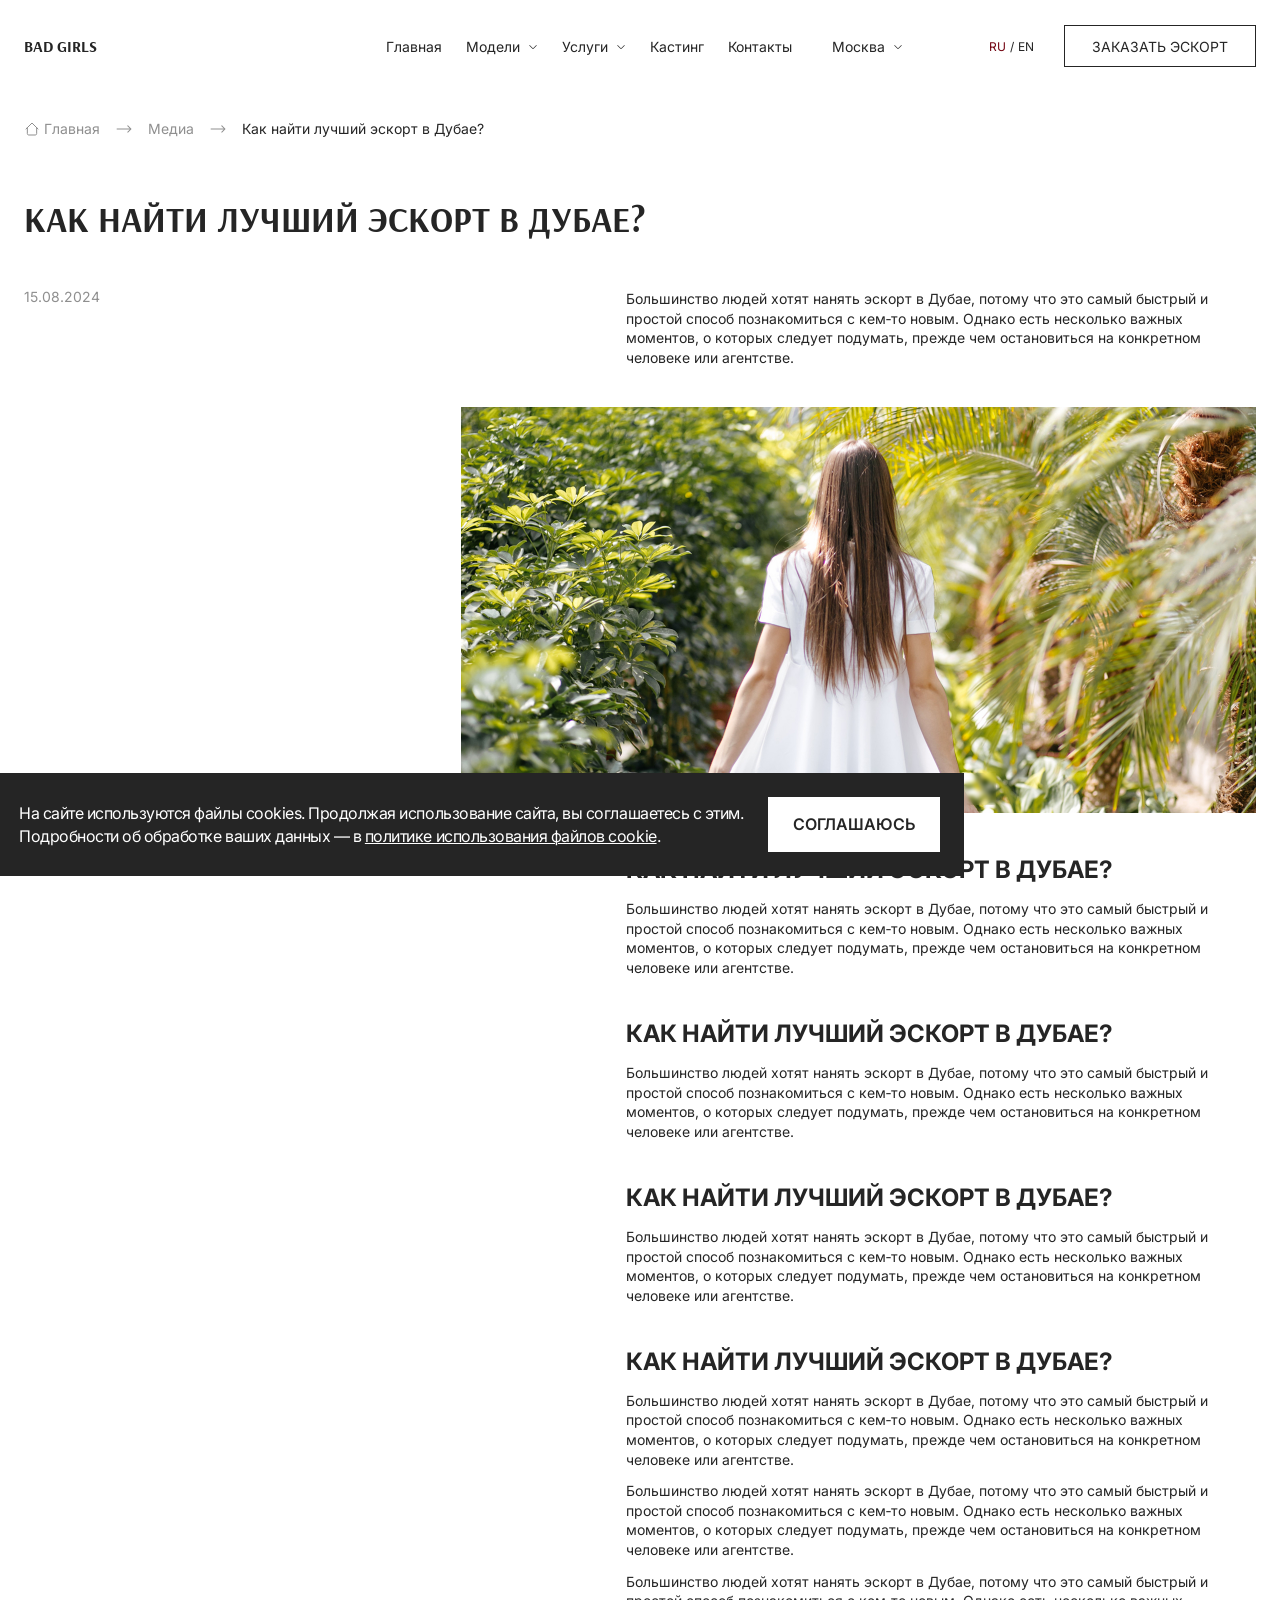
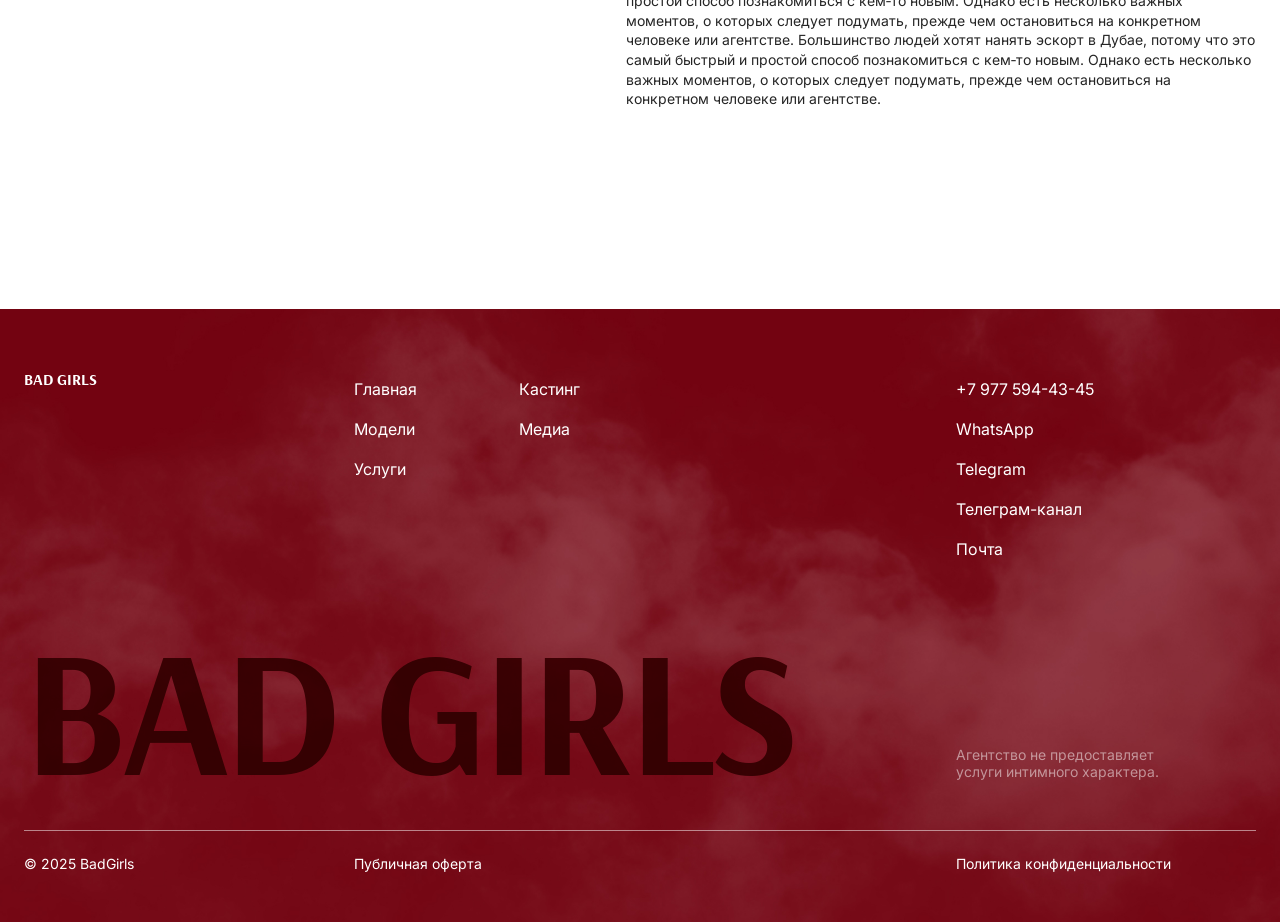
==== article.html @ 465d2c0c "Initial commit" ====
<!DOCTYPE html>
<html lang="ru">
	<head>
		<meta http-equiv="Content-Type" content="text/html; charset=utf-8">

		<!-- Adapting the page for mobile devices -->
		<meta name="viewport" content="width=device-width, initial-scale=1, maximum-scale=1">

		<!-- Prohibition of phone number recognition -->
		<meta name="format-detection" content="telephone=no">
		<meta name="SKYPE_TOOLBAR" content ="SKYPE_TOOLBAR_PARSER_COMPATIBLE">

		<!-- Page title -->
		<title>Заголовок страницы</title>

		<!-- Meta description -->
		<meta name="description" content="">

		<!-- Meta Keywords -->
		<meta name="keywords" content="">

		<!-- Changing the color of the mobile browser panel -->
		<meta name="msapplication-TileColor" content="#252525">
		<meta name="theme-color" content="#252525">

		<!-- Connecting fonts from Google -->
		<link rel="preconnect" href="https://fonts.googleapis.com">
		<link rel="preconnect" href="https://fonts.gstatic.com" crossorigin>
		<link href="https://fonts.googleapis.com/css2?family=Arsenal:ital,wght@0,400;0,700;1,400;1,700&family=Inter:ital,opsz,wght@0,14..32,100..900;1,14..32,100..900&display=swap" rel="stylesheet">

		<!-- Connecting style files -->
		<link rel="stylesheet" href="css/swiper-bundle.min.css">
		<link rel="stylesheet" href="css/swiper.css">
		<link rel="stylesheet" href="css/fancybox.css">
		<link rel="stylesheet" href="css/styles.css">

		<link rel="stylesheet" href="css/response_1279.css" media="print, (max-width: 1279px)">
		<link rel="stylesheet" href="css/response_1023.css" media="print, (max-width: 1023px)">
		<link rel="stylesheet" href="css/response_767.css" media="print, (max-width: 767px)">
		<link rel="stylesheet" href="css/response_479.css" media="(max-width: 479px)">
	</head>

	<body>
		<div class="wrap">
			<div class="main">
				<header>
					<button class="mob_close_btn"></button>

					<div class="scroll">
						<div class="cont">
							<a href="/" class="logo">bad girls</a>

							<nav class="menu row">
								<div class="menu_item">
									<a href="/">
										<span>Главная</span>
									</a>
								</div>

								<div class="menu_item">
									<a href="/" class="sub_link">
										<span>Модели</span>
										<svg class="arr"><use xlink:href="images/sprite.svg#ic_arr_ver"></use></svg>
									</a>

									<div class="sub_menu two_cols">
										<div class="col">
											<div><a href="/">Азиатки</a></div>

											<div><a href="/">Блондинки</a></div>

											<div><a href="/">Брюнетки</a></div>

											<div><a href="/">Шатенки</a></div>

											<div><a href="/">Девушки с большой грудью</a></div>

											<div><a href="/">Девушки с маленькой грудью</a></div>

											<div><a href="/">Девушки с средней грудью</a></div>

											<div><a href="/">Девушки с татуировками</a></div>
										</div>

										<div class="col">
											<div><a href="/">Загорелые модели</a></div>

											<div><a href="/">Молодые девушки</a></div>

											<div><a href="/">Пышные девушки</a></div>

											<div><a href="/">Русые девушки</a></div>

											<div><a href="/">Рыжие модели</a></div>


											<div><a href="/">Славянки</a></div>

											<div><a href="/">Стройные девушки</a></div>

											<div><a href="/">Худые девушки</a></div>
										</div>
									</div>
								</div>

								<div class="menu_item">
									<a href="/" class="sub_link">
										<span>Услуги</span>
										<svg class="arr"><use xlink:href="images/sprite.svg#ic_arr_ver"></use></svg>
									</a>

									<div class="sub_menu">
										<div class="col">
											<div><a href="/">Романтические встречи</a></div>

											<div><a href="/">Вечеринки</a></div>

											<div><a href="/">Сопровождение в поездах</a></div>

											<div><a href="/">Сопровождение в рестораны</a></div>

											<div><a href="/">Сопровождение в музеи</a></div>

											<div><a href="/">Сопровождение в театры</a></div>

											<div><a href="/">Модели для тусовки</a></div>

											<div><a href="/">Переводчики модельной внешности</a></div>
										</div>
									</div>
								</div>

								<div class="menu_item">
									<a href="/">
										<span>Кастинг</span>
									</a>
								</div>

								<div class="menu_item">
									<a href="/">
										<span>Контакты</span>
									</a>
								</div>
							</nav>

							<div class="city modal_cont">
								<button class="current_btn mini_modal_btn" data-modal-id="#city_modal">
									<span>Москва</span>
									<svg class="arr"><use xlink:href="images/sprite.svg#ic_arr_ver"></use></svg>
								</button>

								<div class="mini_modal" id="city_modal">
									<div class="col">
										<div><a class="active">Москва</a></div>

										<div><a href="/">Санкт-Петербург</a></div>

										<div><a href="/">Сочи</a></div>

										<div><a href="/">Казань</a></div>

										<div><a href="/">Дубай</a></div>

										<div><a href="/">Лондон</a></div>

										<div><a href="/">Пхукет</a></div>

										<div><a href="/">Бали</a></div>

										<div><a href="/">Стамбул</a></div>
									</div>

									<div>
										<div><a href="/">Астана</a></div>

										<div><a href="/">Алматы</a></div>

										<div><a href="/">Монако</a></div>

										<div><a href="/">Ницца</a></div>

										<div><a href="/">Канны</a></div>

										<div><a href="/">Сантропе</a></div>

										<div><a href="/">Париж</a></div>

										<div><a href="/">Лос Анжелес</a></div>

										<div><a href="/">Нью-Йорк</a></div>
									</div>
								</div>
							</div>

							<div class="langs">
								<a class="active">RU</a>

								<div class="sep">/</div>

								<a href="/">EN</a>
							</div>

							<button class="order_btn modal_btn" data-modal="order_modal">Заказать эскорт</button>
						</div>
					</div>
				</header>


				<section class="mob_header">
					<div class="cont row">
						<div class="logo">
							<img src="images/logo.svg" alt="">
						</div>

						<button class="mob_menu_btn">
							<span></span>
						</button>
					</div>
				</section>


				<section class="page_head">
					<div class="cont">
						<div class="breadcrumbs">
							<a href="/">
								<svg class="icon"><use xlink:href="images/sprite.svg#ic_home"></use></svg>
								<span>Главная</span>
							</a>

							<svg class="sep"><use xlink:href="images/sprite.svg#ic_arrow_hor"></use></svg>

							<a href="/">Медиа</a>

							<svg class="sep"><use xlink:href="images/sprite.svg#ic_arrow_hor"></use></svg>

							<span class="current">Как найти лучший эскорт в Дубае?</span>
						</div>

						<h1 class="page_title">Как найти лучший эскорт в Дубае?</h1>
					</div>
				</section>


				<section class="article_info block">
					<div class="cont">
						<div class="row">
							<div class="date">15.08.2024</div>

							<div class="data">
								<div class="text_block">
									<p>Большинство людей хотят нанять эскорт в Дубае, потому что это самый быстрый и простой способ познакомиться с кем‑то новым. Однако есть несколько важных моментов, о которых следует подумать, прежде чем остановиться на конкретном человеке или агентстве.</p>

									<picture>
										<img src="images/tmp/article_thumb.jpg" alt="" loading="lazy">
									</picture>

									<h2>Как найти лучший эскорт в Дубае?</h2>

									<p>Большинство людей хотят нанять эскорт в Дубае, потому что это самый быстрый и простой способ познакомиться с кем‑то новым. Однако есть несколько важных моментов, о которых следует подумать, прежде чем остановиться на конкретном человеке или агентстве.</p>

									<h2>Как найти лучший эскорт в Дубае?</h2>

									<p>Большинство людей хотят нанять эскорт в Дубае, потому что это самый быстрый и простой способ познакомиться с кем‑то новым. Однако есть несколько важных моментов, о которых следует подумать, прежде чем остановиться на конкретном человеке или агентстве.</p>

									<h2>Как найти лучший эскорт в Дубае?</h2>

									<p>Большинство людей хотят нанять эскорт в Дубае, потому что это самый быстрый и простой способ познакомиться с кем‑то новым. Однако есть несколько важных моментов, о которых следует подумать, прежде чем остановиться на конкретном человеке или агентстве.</p>

									<h2>Как найти лучший эскорт в Дубае?</h2>

									<p>Большинство людей хотят нанять эскорт в Дубае, потому что это самый быстрый и простой способ познакомиться с кем‑то новым. Однако есть несколько важных моментов, о которых следует подумать, прежде чем остановиться на конкретном человеке или агентстве.</p>

									<p>Большинство людей хотят нанять эскорт в Дубае, потому что это самый быстрый и простой способ познакомиться с кем‑то новым. Однако есть несколько важных моментов, о которых следует подумать, прежде чем остановиться на конкретном человеке или агентстве.</p>

									<p>Большинство людей хотят нанять эскорт в Дубае, потому что это самый быстрый и простой способ познакомиться с кем‑то новым. Однако есть несколько важных моментов, о которых следует подумать, прежде чем остановиться на конкретном человеке или агентстве. Большинство людей хотят нанять эскорт в Дубае, потому что это самый быстрый и простой способ познакомиться с кем‑то новым. Однако есть несколько важных моментов, о которых следует подумать, прежде чем остановиться на конкретном человеке или агентстве.</p>
								</div>
							</div>
						</div>
					</div>
				</section>
			</div>


			<footer>
				<div class="cont">
					<div class="row">
						<a href="/" class="logo">bad girls</a>

						<div class="menu">
							<div>
								<div><a href="/">Главная</a></div>

								<div><a href="/">Модели</a></div>

								<div><a href="/">Услуги</a></div>
							</div>

							<div>
								<div><a href="/">Кастинг</a></div>

								<div><a href="/">Медиа</a></div>
							</div>
						</div>

						<div class="contacts">
							<div><a href="tel:+7 977 594-43-45">+7 977 594-43-45</a></div>

							<div><a href="/">WhatsApp</a></div>

							<div><a href="/">Telegram</a></div>

							<div><a href="/">Телеграм-канал</a></div>

							<div><a href="mailto:">Почта</a></div>
						</div>
					</div>

					<div class="row">
						<div class="name">bad girls</div>

						<div class="desc">Агентство не предоставляет услуги интимного характера.</div>
					</div>

					<div class="bottom">
						<div class="copyright">&copy; 2025 BadGirls</div>

						<div class="public_offer_link">
							<a href="/">Публичная оферта</a>
						</div>

						<div class="privacy_policy_link">
							<a href="/">Политика конфиденциальности</a>
						</div>
					</div>
				</div>

				<picture class="bg">
					<img src="images/bg_footer.jpg" alt="" loading="lazy" class="cover">
				</picture>
			</footer>


			<div class="overlay"></div>
		</div>


		<section class="cookie_modal">
			<button class="close_btn">
				<svg class="icon"><use xlink:href="images/sprite.svg#ic_close"></use></svg>
			</button>

			<div class="desc">На сайте используются файлы cookies. Продолжая использование сайта, вы соглашаетесь с этим. Подробности об обработке ваших данных — в <a href="/" target="_blank">политике использования файлов cookie</a>.</div>

			<button class="btn">Соглашаюсь</button>
		</section>


		<section class="modal" id="order_modal">
			<div class="modal_title">Заказать эскорт</div>

			<div class="steps">
				<div class="step">
					<div class="name">Уточните свои предпочтения</div>

					<div class="desc">Выберите услугу, которая вам подходит, и наш менеджер поможет подобрать оптимальную модель с учётом ваших пожеланий. Для новых клиентов подбор осуществляется на условиях предоплаты.</div>
				</div>

				<div class="step">
					<div class="name">Испытайте приятные эмоции</div>

					<div class="desc">После согласования всех деталей мы организуем встречу с девушкой в удобное для вас время.</div>
				</div>
			</div>

			<div class="links">
				<a href="/" target="_blank" rel="noopener nofollow">Перейти в telegram</a>

				<a href="/" target="_blank" rel="noopener nofollow">Перейти в whatsapp</a>
			</div>
		</section>


		<!-- Connecting javascript files -->
		<script src="js/jquery-3.7.1.min.js"></script>
		<script src="js/functions.js"></script>
		<script src="js/swiper-bundle.min.js"></script>
		<script src="js/fancybox.js"></script>
		<script src="js/imask.js"></script>
		<script src="js/scripts.js"></script>
	</body>
</html>
---- css/styles.css ----
/*------------------
    Reset styles
------------------*/
*
{
    box-sizing: border-box;
    margin: 0;
    padding: 0;

    scroll-margin-top: var(--cont_padding);
}

*:before,
*:after
{
    box-sizing: border-box;
}

html
{
    scroll-behavior: smooth;
    -webkit-font-smoothing: antialiased;
    -moz-osx-font-smoothing: grayscale;
        -ms-text-size-adjust: 100%;
    -webkit-text-size-adjust: 100%;
}

body
{
    margin: 0;

    overscroll-behavior: none;
    -webkit-tap-highlight-color: transparent;
    -webkit-overflow-scrolling: touch;
    text-rendering: optimizeLegibility;
    text-decoration-skip: objects;
}

img
{
    border-style: none;
}

textarea
{
    overflow: auto;
}

input,
textarea,
input:active,
textarea:active,
button
{
    margin: 0;

    -webkit-border-radius: 0;
            border-radius: 0;
         outline: none transparent !important;
    box-shadow: none;

    -webkit-appearance: none;
            appearance: none;
    -moz-outline: none !important;
}

input::-webkit-outer-spin-button,
input::-webkit-inner-spin-button
{
    margin: 0;

    -webkit-appearance: none;
}

input[type=number]
{
    -moz-appearance: textfield;
}

:focus
{
    outline: 0;
}

:hover,
:active
{
    -webkit-tap-highlight-color: rgba(0, 0, 0, 0);
    -webkit-touch-callout: none;
}


::-ms-clear
{
    display: none;
}



/*-------------------
    Global styles
-------------------*/
:root
{
    --bg: #fff;
    --bg_default: #ddd;
    --content_width: 1290px;
    --cont_padding: 24px;
    --cont_padding_double: calc(var(--cont_padding) * 2);
    --cont_padding_half: calc(var(--cont_padding) * .5);
    --scroll_width: 17px;
    --custom_scroll_width: 10px;
    --custom_scroll_height: 10px;
    --primary_color: #720310;
    --dark_color: #252525;
    --grey_color: #8f8f8f;
    --light_color: #fff;
    --font_size_b: 20px;
    --font_size_m: 18px;
    --font_size: 16px;
    --font_size_s: 14px;
    --font_size_xs: 12px;
    --font_size_title: 35px;
    --font_size_title_m: 30px;
    --font_size_title_s: 20px;
    --font_family: 'Inter', 'Arial', sans-serif;
    --font_family2: 'Arsenal', 'Arial', sans-serif;
    --block_head_offset: 60px;
    --block_head_offset_s: 40px;
    --outside_gap_b: 200px;
    --outside_gap: 160px;
    --outside_gap_s: 75px;
    --inner_gap_b: 40px;
    --inner_gap_md: 30px;
    --inner_gap: 24px;
    --inner_gap_m: 16px;
    --inner_gap_s: 12px;
    --inner_gap_xs: 8px;
}


::selection
{
    color: var(--light_color);
    background: var(--primary_color);
}

::-moz-selection
{
    color: var(--light_color);
    background: var(--primary_color);
}



html
{
    height: 100%;
    min-height: -moz-available;
    min-height: -webkit-fill-available;
    min-height:         fill-available;
}


html.custom_scroll ::-webkit-scrollbar
{
    width: var(--custom_scroll_width);
    height: var(--custom_scroll_height);

    background-color: var(--bg);
}


html.custom_scroll ::-webkit-scrollbar-thumb
{
    background-color: var(--primary_color);
}


body
{
    height: 100%;
    min-height: -moz-available;
    min-height: -webkit-fill-available;
    min-height:         fill-available;

    font-family: var(--font_family);
    font-size: var(--font_size);
    font-weight: 400;
    line-height: normal;

    color: var(--dark_color);
}


body.lock
{
    overflow: hidden;
}


button
{
    display: inline-block;

    font-family: inherit;
    font-size: inherit;
    font-weight: inherit;
    line-height: inherit;

    cursor: pointer;
    vertical-align: top;

    color: inherit;
    border: none;
    background: none;
}


.wrap
{
    position: relative;

    display: flex;
    overflow: clip;
    flex-direction: column;

    min-height: 100%;

    z-index: 9;

    background: var(--bg);
}


.wrap > .main
{
    position: relative;

    display: flex;
    flex: 1 0 auto;
    flex-direction: column;
}


.cont
{
    width: 100%;
    max-width: calc(var(--content_width) + var(--cont_padding_double));
    margin-inline: auto;
    padding-inline: var(--cont_padding);
}



.block
{
    margin-bottom: var(--outside_gap_b);
}


.block.bg_block
{
    padding-block: 150px var(--outside_gap_b);

    background: rgba(114, 3, 16, .03);
}


.block.no_m
{
    margin-bottom: 0;
}



.modal_btn > *
{
    pointer-events: none;
}



img.cover
{
    display: block;

    width: 100%;
    height: 100%;

    object-fit: cover;
}



.overlay
{
    position: fixed;
    top: 0;
    left: 0;

    display: none;

    width: 100%;
    height: 100%;

    z-index: 100;

    opacity: .65;
    background: var(--dark_color);
}



/*--------------
    Fancybox
--------------*/
.fancybox__backdrop
{
    background: rgba(37, 37, 37, .50);

            backdrop-filter: blur(5px);
    -webkit-backdrop-filter: blur(5px);
}


.fancybox__slide
{
    padding: var(--block_padding_s);
}


.fancybox__content > .f-button.is-close-btn,
.is-compact .fancybox__content > .f-button.is-close-btn
{
    top: 20px;
    right: 20px;

    opacity: 1;

    --f-button-width: 32px;
    --f-button-height: 32px;
    --f-button-border-radius: 0;
    --f-button-color: var(--dark_color);
    --f-button-hover-color: var(--primary_color);
    --f-button-svg-width: 100%;
    --f-button-svg-height: 100%;
    --f-button-bg: transparent;
    --f-button-hover-bg: transparent;
    --f-button-active-bg: transparent;
}


.fancybox__content > .f-button.is-close-btn svg
{
    stroke: none;
}



/*--------------
    ButtonUp
--------------*/
.buttonUp
{
    position: fixed;
    right: var(--cont_padding);
    bottom: var(--cont_padding);

    display: none;

    z-index: 90;
}


.buttonUp .btn
{
    display: flex;
    align-content: center;
    align-items: center;
    flex-wrap: wrap;
    justify-content: center;

    width: 62px;
    height: 62px;

    transition: background .2s linear;

    color: #fff;
    border-radius: 50%;
    background: #ae0b05;
}


.buttonUp .btn .icon
{
    display: block;

    width: 24px;
    height: 24px;
}


.buttonUp .btn:hover
{
    background: #d3241d;
}



/*--------------
    Grid row
--------------*/
.grid_row
{
    display: flex;
    align-content: stretch;
    align-items: stretch;
    flex-wrap: wrap;
    justify-content: flex-start;

    margin-bottom: calc(var(--offset_v) * -1);
    margin-left: calc(var(--offset_h) * -1);

    --count_per_line: 3;
    --offset_h: var(--inner_gap);
    --offset_v: var(--inner_gap);
}


.grid_row > *
{
    width: calc(100% / var(--count_per_line) - var(--offset_h));
    margin-bottom: var(--offset_v);
    margin-left: var(--offset_h);
}



/*--------------
    More btn
--------------*/
.more_btn
{
    margin-top: 60px;
}


.more_btn .btn
{
    display: block;

    width: 237px;
    max-width: 100%;
    height: 55px;
    margin-inline: auto;
    padding: 15px calc(var(--inner_gap) - 1px);

    font-weight: 600;
    line-height: 120%;

    transition: .2s linear;
    text-transform: uppercase;

    border: 1px solid;
}


.more_btn .btn:hover
{
    color: var(--light_color);
    border-color: var(--primary_color);
    background: var(--primary_color);
}



/*--------------
    All link
--------------*/
.all_link
{
    margin-top: 60px;
}


.all_link a
{
    display: flex;
    align-content: center;
    align-items: center;
    flex-wrap: wrap;
    justify-content: center;

    width: 237px;
    max-width: 100%;
    height: 55px;
    margin-inline: auto;
    padding: 15px calc(var(--inner_gap) - 1px);

    font-weight: 600;
    line-height: 120%;

    transition: .2s linear;
    text-decoration: none;
    text-transform: uppercase;

    color: currentColor;
    border: 1px solid;
}


.all_link a:hover
{
    color: var(--light_color);
    border-color: var(--primary_color);
    background: var(--primary_color);
}



/*----------------
    Mini modal
----------------*/
.modal_cont
{
    position: relative;
}


.mini_modal
{
    position: absolute;
    top: 100%;
    left: 0;

    visibility: hidden;

    z-index: 100;
    transition: .2s linear;
    pointer-events: none;

    opacity: 0;
}


.mini_modal.active
{
    visibility: visible;

    pointer-events: auto;

    opacity: 1;
}



/*------------
    Header
------------*/
header
{
    position: relative;
    top: 0;
    left: 0;

    width: 100%;
    padding-block: 25px;

    z-index: 9;
}



header .mob_close_btn
{
    position: absolute;
    top: 0;
    left: 100%;

    display: none;

    width: 50px;
    height: 50px;
}


header .mob_close_btn:before,
header .mob_close_btn:after
{
    position: absolute;
    top: 0;
    right: 0;
    bottom: 0;
    left: 0;

    display: block;

    width: 50%;
    height: 2px;
    margin: auto;

    content: '';
    transform: rotate(45deg);

    background: var(--light_color);
}


header .mob_close_btn:after
{
    transform: rotate(-45deg);
}


header.show .mob_close_btn
{
    display: block;
}



header .cont
{
    display: flex;
    align-content: center;
    align-items: center;
    flex-wrap: wrap;
    justify-content: space-between;
}



header .logo
{
    display: block;

    margin-right: auto;

    font-family: var(--font_family2);
    font-weight: 700;

    text-decoration: none;
    text-transform: uppercase;

    color: currentColor;
}



header .menu
{
    display: flex;
    align-content: flex-start;
    align-items: flex-start;
    flex-wrap: wrap;
    justify-content: flex-start;

    gap: var(--inner_gap);
}


header .menu_item
{
    position: relative;
}


header .menu_item > a
{
    display: flex;
    align-content: center;
    align-items: center;
    flex-wrap: wrap;
    justify-content: center;

    padding-block: 10px;

    font-size: var(--font_size_s);

    transition: color .2s linear;
    text-decoration: none;

    color: currentColor;

    gap: var(--inner_gap_xs);
}


header .menu_item > a .arr
{
    display: block;

    width: 10px;
    height: 10px;
}


header .menu_item:hover > a,
header .menu_item > a.active
{
    color: var(--primary_color);
}


header .sub_menu
{
    position: absolute;
    top: 100%;
    left: -20px;

    display: flex;
    visibility: hidden;
    align-content: stretch;
    align-items: stretch;
    flex-wrap: nowrap;
    justify-content: flex-start;

    width: 298px;
    min-width: 100%;
    margin-top: 3px;

    z-index: 9;
    transition: .2s linear;
    pointer-events: none;

    opacity: 0;
    color: var(--dark_color);
    background: var(--bg);
    box-shadow: 0 1px 10px 0 rgba(0, 0, 0, .10);
}


header .sub_menu.two_cols
{
    width: 596px;
}


header .menu_item:hover > a.touch_link + .sub_menu
{
    visibility: hidden;

    pointer-events: none;

    opacity: 0;
}


header .menu_item:hover .sub_menu,
header .menu_item > a.touch_link + .sub_menu.show
{
    visibility: visible;

    pointer-events: auto;

    opacity: 1;
}


header .sub_menu .col
{
    width: 100%;
    padding: 4px;
}


header .sub_menu a
{
    display: block;

    padding: 14px 16px;

    font-size: var(--font_size_s);
    line-height: 120%;

    transition: .2s linear;
    text-decoration: none;

    color: currentColor;
}


header .sub_menu a:hover,
header .sub_menu a.active
{
    background: rgba(114, 3, 16, .05);
}



header .city
{
    margin-left: var(--inner_gap_b);
}


header .city .current_btn
{
    display: flex;
    align-content: center;
    align-items: center;
    flex-wrap: wrap;
    justify-content: center;

    padding-block: 10px;

    font-size: var(--font_size_s);

    transition: color .2s linear;
    text-decoration: none;

    color: currentColor;

    gap: var(--inner_gap_xs);
}


header .city .current_btn .arr
{
    display: block;

    width: 10px;
    height: 10px;
}


header .city .current_btn:hover,
header .city .current_btn.active
{
    color: var(--primary_color);
}


header .city .mini_modal
{
    left: -20px;

    display: flex;
    align-content: stretch;
    align-items: stretch;
    flex-wrap: wrap;
    justify-content: flex-start;

    width: 400px;
    margin-top: 3px;

    color: var(--dark_color);
    background: var(--bg);
    box-shadow: 0 1px 10px 0 rgba(0, 0, 0, .10);
}


header .city .mini_modal .col
{
    width: 50%;
    padding: 4px;
}


header .city .mini_modal a
{
    display: block;

    padding: 14px 16px;

    font-size: var(--font_size_s);
    line-height: 120%;

    transition: .2s linear;
    text-decoration: none;

    color: currentColor;
}


header .city .mini_modal a:hover,
header .city .mini_modal a.active
{
    background: rgba(114, 3, 16, .05);
}



header .langs
{
    display: flex;
    align-content: center;
    align-items: center;
    flex-wrap: wrap;
    justify-content: flex-start;

    margin-left: 86px;

    font-size: var(--font_size_xs);

    gap: 4px;
}


header .langs a
{
    transition: color .2s linear;
    white-space: nowrap;
    text-decoration: none;

    color: currentColor;
}


header .langs a:hover,
header .langs a.active
{
    color: var(--primary_color);
}



header .order_btn
{
    height: 42px;
    margin-left: var(--inner_gap_md);
    padding-inline: 27px;

    font-size: var(--font_size_s);

    transition: .2s linear;
    text-transform: uppercase;

    border: 1px solid;
}


header .order_btn:hover
{
    color: var(--light_color);
    border-color: var(--primary_color);
    background: var(--primary_color);
}



header.absolute
{
    position: absolute;

    color: var(--light_color);
}


header.absolute .langs,
header.absolute .city .current_btn:hover,
header.absolute .city .current_btn.active
{
    color: rgba(255, 255, 255, .50);
}


header.absolute .menu_item:hover > a,
header.absolute .menu_item > a.active,
header.absolute .langs a.active
{
    color: var(--light_color);
}



/*-----------------
    Mob. header
-----------------*/
.mob_header
{
    position: relative;
    top: 0;
    left: 0;

    display: none;

    width: 100%;
    padding-block: var(--block_padding_s);

    z-index: 9;
}


.mob_header .cont
{
    align-content: center;
    align-items: center;
    justify-content: space-between;
}



.mob_header .logo
{
    display: block;

    margin-right: auto;

    text-decoration: none;

    color: currentColor;
}


.mob_header .logo img
{
    display: block;

    width: 100px;
    height: 60px;
}



.mob_header .mob_menu_btn
{
    display: flex;
    align-content: center;
    align-items: center;
    flex-wrap: wrap;
    justify-content: center;

    width: 40px;
    height: 40px;
    margin-left: var(--inner_gap);
}


.mob_header .mob_menu_btn span
{
    position: relative;

    display: block;

    width: 24px;
    height: 2px;

    background: currentColor;
}


.mob_header .mob_menu_btn span:before,
.mob_header .mob_menu_btn span:after
{
    position: absolute;
    top: -8px;
    left: 0;

    display: block;

    width: 100%;
    height: 100%;

    content: '';

    background: currentColor;
}


.mob_header .mob_menu_btn span:after
{
    top: 8px;
}



/*---------------
    Page head
---------------*/
.page_head
{
    margin-bottom: var(--cont_padding_double);
    padding-top: 25px;
}


.page_head .cont
{
    display: flex;
    flex-direction: column;

    gap: 56px;
}



.breadcrumbs
{
    display: flex;
    align-content: center;
    align-items: center;
    flex-wrap: wrap;
    justify-content: flex-start;

    font-size: var(--font_size_s);
    line-height: 140%;

    gap: var(--inner_gap_s);
}


.breadcrumbs a
{
    display: flex;
    align-content: center;
    align-items: center;
    flex-wrap: wrap;
    justify-content: flex-start;

    transition: color .2s linear;
    text-decoration: none;

    color: var(--grey_color);

    gap: 4px;
}


.breadcrumbs .icon
{
    display: block;

    width: 16px;
    height: 16px;
}


.breadcrumbs a:hover
{
    color: var(--primary_color);
}


.breadcrumbs .sep
{
    display: block;

    width: 24px;
    height: 24px;

    color: var(--grey_color);
}



.page_title
{
    font-family: var(--font_family2);
    font-size: var(--font_size_title);
    font-weight: 700;

    text-transform: uppercase;
}


.page_desc
{
    font-size: var(--font_size_s);
    line-height: 140%;
}



.page_head .row
{
    display: flex;
    align-content: flex-start;
    align-items: flex-start;
    flex-wrap: wrap;
    justify-content: space-between;
}


.page_head .row .page_desc
{
    width: calc(100% - 495px);
}



/*----------------
    Block head
----------------*/
.block_head
{
    display: flex;
    flex-direction: column;

    margin-bottom: var(--block_head_offset);

    gap: var(--inner_gap_b);
}


.block_head.small_m
{
    margin-bottom: var(--block_head_offset_s);
}


.block_head.row
{
    display: flex;
    align-content: center;
    align-items: center;
    flex-direction: row;
    flex-wrap: wrap;
    justify-content: space-between;

    gap: 0;
}


.block_head .title
{
    font-family: var(--font_family2);
    font-size: var(--font_size_title);
    font-weight: 700;
    line-height: 125%;

    text-transform: uppercase;
}


.block_head .desc
{
    line-height: 140%;
}


.block_head .swiper-controls
{
    align-self: flex-end;
}



/*------------------
    Form elements
------------------*/
.form
{
    --form_border_color: #000;
    --form_focus_color: #000;
    --form_error_color: red;
    --form_border_radius: 3px;
    --form_bg_color: #fff;
    --form_label_width: 200px;
    --form_placeholder_color: #ccc;
    --form_columns_offset: 20px;
    --form_line_offset: 20px;
    --form_label_offset: 8px;
    --form_input_height: 40px;
    --form_textarea_height: 120px;
    --form_input_padding_inline: 15px;
    --form_textarea_padding_block: 15px;
    --form_textarea_padding_inline: 15px;
}


.form ::-webkit-input-placeholder
{
    color: var(--form_placeholder_color);
}

.form :-moz-placeholder
{
    color: var(--form_placeholder_color);
}

.form ::-moz-placeholder
{
    opacity: 1;
    color: var(--form_placeholder_color);
}

.form :-ms-input-placeholder
{
    color: var(--form_placeholder_color);
}


.form .columns
{
    display: flex;
    align-content: flex-start;
    align-items: flex-start;
    flex-wrap: wrap;
    justify-content: flex-start;

    margin-left: calc(var(--form_columns_offset) * -1);
}


.form .columns > *
{
    width: calc(50% - var(--form_columns_offset));
    margin-left: var(--form_columns_offset);
}


.form .columns > *.width1of3
{
    width: calc(33.333% - var(--form_columns_offset));
}

.form .columns > *.width2of3
{
    width: calc(66.666% - var(--form_columns_offset));
}


.form .line
{
    margin-bottom: var(--form_line_offset);
}


.form .line.row .label
{
    display: flex;
    align-content: center;
    align-items: center;
    flex-wrap: wrap;
    justify-content: flex-start;

    width: var(--form_label_width);
    max-width: 100%;
    min-height: var(--form_input_height);
    margin: 0;
    padding-right: 16px;
}


.form .line.row .field
{
    width: calc(100% - var(--form_label_width));
    margin-left: auto;
}


.form .label
{
    margin-bottom: var(--form_label_offset);
}


.form .field
{
    position: relative;
}


.form .input
{
    display: block;

    width: 100%;
    height: var(--form_input_height);
    padding-inline: var(--form_input_padding_inline);

    font-family: var(--font_family);
    font-size: var(--font_size);

    transition: border-color .2s linear;

    color: var(--dark_color);
    border: 1px solid var(--form_border_color);
    border-radius: var(--form_border_radius);
    background: var(--form_bg_color);
}

.form .input:-webkit-autofill
{
    -webkit-box-shadow: inset 0 0 0 50px var(--form_bg_color) !important;
}


.form textarea
{
    display: block;

    width: 100%;
    height: var(--form_textara_height);
    padding-block: var(--form_textarea_padding_block);
    padding-inline: var(--form_textarea_padding_inline);

    font-family: var(--font_family);
    font-size: var(--font_size);

    resize: none;
    transition: border-color .2s linear;

    color: var(--dark_color);
    border: 1px solid var(--form_border_color);
    border-radius: var(--form_border_radius);
    background: var(--form_bg_color);

    --custom_scroll_width: 4px;
    --custom_scroll_height: 4px;
}


.form .input:focus,
.form textarea:focus
{
    border-color: var(--form_focus_color);
}


.form .error
{
    border-color: var(--form_error_color);
}


.form .checkbox
{
    position: relative;

    display: flex;
    align-content: center;
    align-items: center;
    flex-wrap: wrap;
    justify-content: flex-start;

    min-height: 20px;
    padding-left: 30px;

    cursor: pointer;
}


.form .checkbox input
{
    display: none;
}


.form .checkbox .check
{
    position: absolute;
    top: 0;
    left: 0;

    display: flex;
    align-content: center;
    align-items: center;
    flex-wrap: wrap;
    justify-content: center;

    width: 20px;
    height: 20px;

    border: 1px solid var(--form_border_color);
    border-radius: var(--form_border_radius);
    background: var(--form_bg_color);
}


.form .checkbox .check .icon
{
    display: block;

    width: 14px;
    height: 7px;

    content: '';
    transition: opacity .2s linear;

    opacity: 0;
}


.form .checkbox input:checked ~ .check .icon
{
    opacity: 1;
}


.form .submit
{
    display: flex;
    align-content: center;
    align-items: center;
    flex-wrap: wrap;
    justify-content: flex-start;

    padding-top: 10px;
}


.form .submit_btn
{
    transition: .2s linear;
}



/*----------------
    Typography
----------------*/
.text_block
{
    font-size: var(--font_size_s);
    line-height: 140%;
}


.text_block > *
{
    margin-bottom: var(--inner_gap_s);
}


.text_block > :last-child
{
    margin-bottom: 0 !important;
}

.text_block > :first-child
{
    margin-top: 0 !important;
}


.text_block h2
{
    font-size: 24px;
    font-weight: 700;
    line-height: 140%;

    text-transform: uppercase;
}


.text_block * + h2
{
    margin-top: var(--inner_gap_b);
}

.text_block h2 + *
{
    margin-top: 0 !important;
}


.text_block picture,
.text_block img
{
    display: block;

    max-width: 100%;
    margin-block: var(--inner_gap_b);
}


.text_block picture img
{
    margin: 0;
}


.text_block a
{
    color: var(--primary_color);
}


.text_block a:hover
{
    text-decoration: none;
}



/*-------------------
    First section
-------------------*/
.first_section
{
    position: relative;

    overflow: hidden;

    margin-bottom: var(--inner_gap);

    background: var(--primary_color);
}


.first_section .image
{
    position: absolute;
    right: 50%;
    bottom: 0;

    display: block;

    width: 708px;
    max-width: 100%;
    margin-right: -699px;

    z-index: 2;
    pointer-events: none;
}


.first_section .image img
{
    display: block;

    width: 100%;
}


.first_section .bg
{
    position: absolute;
    inset: 0;

    display: block;

    z-index: 1;
    pointer-events: none;
}


.first_section .cont
{
    padding-block: 131px var(--outside_gap_s);
}


.first_section .data
{
    display: flex;
    flex-direction: column;

    color: var(--light_color);

    gap: var(--inner_gap_b);
}


.first_section .data > *
{
    position: relative;

    z-index: 3;
}


.first_section .title
{
    width: 215px;
    max-width: 100%;

    font-size: var(--font_size_b);
    font-weight: 700;
    line-height: 140%;

    text-transform: uppercase;
}


.first_section .name
{
    display: flex;
    flex-direction: column;

    font-family: var(--font_family2);
    font-size: 180px;
    font-weight: 700;
    line-height: 117px;

    letter-spacing: -5.4px;
    text-transform: uppercase;

    color: var(--primary_color);

    gap: 14px;
    mix-blend-mode: multiply;
}


.first_section .bottom
{
    display: flex;
    align-content: flex-end;
    align-items: flex-end;
    flex-wrap: wrap;
    justify-content: flex-start;

    margin-top: 68px;

    gap: var(--inner_gap_b);
}


.first_section .bottom span
{
    width: 190px;
    max-width: 100%;
}


.first_section .order_btn
{
    width: 237px;
    max-width: 100%;
    height: 55px;
    padding-inline: var(--inner_gap);

    font-weight: 600;
    line-height: 120%;

    text-transform: uppercase;

    color: var(--dark_color);
    background: var(--light_color);
}



/*-----------
    Stats
-----------*/
.stats .row
{
    display: flex;
    align-content: flex-start;
    align-items: flex-start;
    flex-wrap: wrap;
    justify-content: space-between;

    padding-bottom: 50px;

    border-bottom: 1px solid;
}


.stats .title
{
    width: 288px;
    max-width: 100%;
    padding-top: 32px;

    font-size: var(--font_size_b);
    font-weight: 700;

    text-transform: uppercase;

    color: var(--grey_color);
}


.stats .data
{
    display: flex;
    flex-direction: column;

    width: calc(100% - 495px);

    gap: 20px;
}


.stats .data > *
{
    display: flex;
    align-content: flex-start;
    align-items: flex-start;
    flex-wrap: wrap;
    justify-content: space-between;
}


.stats .data .val
{
    width: 221px;
    max-width: 100%;

    font-family: var(--font_family2);
    font-size: 100px;
    font-weight: 400;

    white-space: nowrap;
    letter-spacing: -3px;
    text-transform: uppercase;
}


.stats .data .icon
{
    display: block;
    align-self: center;

    width: 24px;
    height: 24px;

    transform: rotate(180deg);
}


.stats .data .desc
{
    width: 298px;
    max-width: 100%;
    margin-top: 35px;

    line-height: 140%;

    letter-spacing: -.48px;
}


.stats .data .desc p
{
    width: 238px;
    max-width: 100%;
}


.stats .data .desc.big p
{
    width: 278px;
}



/*-------------------
    Contacts info
-------------------*/
.contacts_info .cont
{
    display: flex;
    align-content: flex-start;
    align-items: flex-start;
    flex-wrap: wrap;
    justify-content: space-between;
}



.contacts_info .title
{
    width: 280px;
    max-width: 100%;

    font-size: var(--font_size_b);
    font-weight: 700;
    line-height: 140%;

    text-transform: uppercase;

    color: var(--grey_color);
}


.contacts_info .data
{
    width: 347px;
    max-width: 100%;
    margin-right: auto;
    margin-left: 215px;
}


.contacts_info .item
{
    display: flex;
    align-content: flex-start;
    align-items: flex-start;
    flex-wrap: wrap;
    justify-content: space-between;

    padding-block: 18px var(--inner_gap_md);

    line-height: 120%;

    border-bottom: 1px solid var(--grey_color);

    gap: var(--inner_gap_md);
}


.contacts_info .item .label
{
    width: 135px;
    max-width: 100%;

    color: var(--grey_color);
}


.contacts_info .item .val
{
    width: calc(100% - 165px);
}


.contacts_info .item a
{
    white-space: nowrap;
    text-decoration: none;

    color: currentColor;
}



.contacts_info .order_btn
{
    width: 237px;
    max-width: 100%;
    height: 55px;
    margin-top: 91px;
    padding: 16px 24px;

    font-weight: 600;
    line-height: 120%;

    transition: .2s linear;
    text-transform: uppercase;

    color: var(--light_color);
    background: var(--dark_color);
}


.contacts_info .order_btn:hover
{
    color: var(--light_color);
    background: var(--primary_color);
}



.contacts_info .image
{
    display: block;

    width: 300px;
    max-width: 100%;
}


.contacts_info .image img
{
    display: block;

    width: 100%;
}



/*--------------
    Services
--------------*/
.services .block_head
{
    width: 660px;
    max-width: 100%;
    margin-right: auto;
    margin-left: 330px;
}


.services .block_head .title span
{
    display: block;

    padding-left: 165px;
}


.services .list
{
    counter-reset: number;
}


.services .service
{
    position: relative;

    display: flex;
    align-content: center;
    align-items: center;
    flex-wrap: wrap;
    justify-content: flex-start;

    padding-block: 8px var(--inner_gap);

    font-size: var(--font_size_b);
    line-height: 140%;

    transition: color .2s linear;
    text-decoration: none;

    color: currentColor;
    border-bottom: 1px solid var(--grey_color);

    gap: var(--inner_gap);
}


.services .service .number
{
    width: 24px;
    margin-right: auto;

    font-family: var(--font_family2);
    font-size: var(--font_size_b);
    font-weight: 700;
    line-height: 140%;

    text-transform: uppercase;
}


.services .service .number:before
{
    content: counter(number, decimal-leading-zero);
    counter-increment: number;
}


.services .service .name
{
    width: calc(100% - 543px);
    max-width: calc(100% - 96px);
    margin-left: auto;
}


.services .service .icon
{
    display: block;

    width: 24px;
    height: 24px;

    color: var(--dark_color);
}


.services .service .thumb
{
    position: absolute;
    top: 50%;
    left: 140px;

    display: block;

    width: 173px;

    z-index: 1;
    transition: opacity .2s linear;
    transform: translateY(-50%) rotate(-15deg);
    pointer-events: none;

    opacity: 0;
}


.services .service .thumb img
{
    display: block;

    width: 100%;
}


.services .service:hover
{
    color: var(--primary_color);
}


.services .service:hover .thumb
{
    opacity: 1;
}



/*------------
    Models
------------*/
.models.pad_top
{
    padding-top: var(--outside_gap_s);
}


.models .categories
{
    margin-bottom: var(--cont_padding_double);
}


.models .categories .row
{
    display: flex;
    align-content: center;
    align-items: center;
    flex-wrap: wrap;
    justify-content: flex-start;

    gap: var(--inner_gap_m);
}


.models .categories a
{
    display: inline-block;

    padding: 13px 15px 15px;

    font-size: var(--font_size_s);
    line-height: 120%;

    transition: .2s linear;
    vertical-align: top;
    text-decoration: none;

    color: currentColor;
    border: 1px solid;
}


.models .categories a:hover,
.models .categories a.active
{
    color: var(--light_color);
    border-color: var(--dark_color);
    background: var(--dark_color);
}



.models .swiper
{
    overflow: visible !important;
}


.models .swiper .block_head .pre_title
{
    align-self: flex-start;

    width: 280px;
    max-width: 100%;

    font-size: var(--font_size_b);
    font-weight: 700;

    text-transform: uppercase;

    color: var(--grey_color);
}


.models .swiper .block_head .title.small_w
{
    width: 660px;
    max-width: 100%;
    margin-right: auto;
    margin-left: 50px;
}


.models .swiper .block_head .title span
{
    display: block;

    padding-left: 165px;
}


.models .swiper-slide
{
    visibility: hidden;

    transition: opacity .2s linear, visibility .2s linear;
    pointer-events: none;

    opacity: 0;
}


.models .swiper .swiper-slide.visible
{
    visibility: visible;

    pointer-events: auto;

    opacity: 1;
}



.models .grid_row
{
    --count_per_line: 2;
    --offset_h: var(--inner_gap_md);
    --offset_v: var(--cont_padding_double);
}


.models .model
{
    display: flex;
    align-content: stretch;
    align-items: stretch;
    flex-wrap: wrap;
    justify-content: space-between;

    padding-right: var(--inner_gap_md);

    border-right: 1px solid var(--grey_color);
}


.models .model .thumb
{
    display: block;

    width: calc(50% - var(--inner_gap_md) * .5);
}


.models .model .thumb img
{
    display: block;

    width: 100%;
}


.models .model .info
{
    display: flex;
    flex-direction: column;

    width: calc(50% - var(--inner_gap_md) * .5);
    padding-block: var(--inner_gap_s);

    gap: 32px;
}


.models .model .name
{
    font-size: var(--font_size_m);
    font-weight: 700;

    text-transform: uppercase;
}


.models .model .features
{
    display: flex;
    flex-direction: column;

    font-size: var(--font_size_s);
    line-height: 120%;

    gap: 4px;
}


.models .model .features > *
{
    display: flex;
    align-content: center;
    align-items: center;
    flex-wrap: wrap;
    justify-content: flex-start;

    padding-block: 4px;

    gap: 6px;
}


.models .model .features .label
{
    color: var(--grey_color);
}


.models .model .link
{
    margin-top: auto;
}


.models .model .link a
{
    display: flex;
    align-content: center;
    align-items: center;
    flex-wrap: wrap;
    justify-content: flex-start;

    width: fit-content;

    transition: color .2s linear;
    text-decoration: none;

    color: currentColor;

    gap: var(--inner_gap_xs);
}


.models .model .link .icon
{
    display: block;

    width: 24px;
    height: 24px;
}


.models .model .link a:hover
{
    color: var(--primary_color);
}



/*-------------------
    Peculiarities
-------------------*/
.peculiarities .head
{
    display: flex;
    align-content: flex-start;
    align-items: flex-start;
    flex-wrap: wrap;
    justify-content: space-between;

    margin-bottom: 43px;
}


.peculiarities .head .title
{
    width: 258px;
    max-width: 100%;

    font-size: var(--font_size_b);
    font-weight: 700;
    line-height: 140%;

    text-transform: uppercase;

    color: var(--grey_color);
}


.peculiarities .head .desc
{
    width: 300px;
    max-width: 100%;

    line-height: 140%;
}


.peculiarities .info
{
    display: flex;
    align-content: flex-end;
    align-items: flex-end;
    flex-wrap: wrap;
    justify-content: flex-start;

    margin-bottom: 116px;
}


.peculiarities .info .image
{
    position: relative;

    display: block;

    width: 300px;
    max-width: 100%;
    height: 297px;

    background: rgba(114, 3, 16, .10);
}


.peculiarities .info .image img
{
    position: absolute;
    top: 50%;
    left: 32px;

    display: block;

    width: 411px;

    transform: rotate(-15deg) translateY(-50%);
}


.peculiarities .info .desc
{
    width: 495px;
    max-width: 100%;
    margin-left: 195px;

    line-height: 140%;
}



.peculiarities .advantages
{
    margin-top: 116px;
}



/*----------------
    Advantages
----------------*/
.advantages .data_wrap
{
    position: relative;
}


.advantages .image
{
    position: absolute;
    bottom: 0;
    left: 0;

    display: block;

    width: 300px;
    max-width: 100%;
    height: 297px;

    background: rgba(114, 3, 16, .10);
}


.advantages .image img
{
    position: absolute;
    top: 50%;
    left: 32px;

    display: block;

    width: 411px;

    transform: rotate(-15deg) translateY(-50%);
}


.advantages .data
{
    width: 660px;
    max-width: 100%;
    margin-left: 330px;
}


.advantages .block_head .title span
{
    display: block;

    padding-left: 165px;
}


.advantages .items
{
    display: flex;
    flex-direction: column;

    width: 495px;
    max-width: 100%;
    margin-left: 165px;

    line-height: 140%;

    counter-reset: number;

    gap: var(--inner_gap_xs);
}


.advantages .item
{
    position: relative;

    padding-block: 3px 15px;
    padding-left: 46px;

    border-bottom: 1px solid;
}


.advantages .item:before
{
    position: absolute;
    top: 0;
    left: 0;

    font-family: var(--font_family2);
    font-size: var(--font_size_b);
    font-weight: 700;
    line-height: 140%;

    content: counter(number, decimal-leading-zero);
    counter-increment: number;
    text-transform: uppercase;

    color: var(--grey_color);
}


.advantages .primary .item
{
    padding-block: 3px calc(var(--inner_gap) - 1px);
}


.advantages .primary .item:before
{
    color: var(--primary_color);
}


.advantages .text_block
{
    width: 495px;
    max-width: 100%;
    margin-top: 65px;
    margin-left: auto;

    font-size: var(--font_size);
    line-height: 140%;
}


.advantages .text_block > *
{
    width: 343px;
    max-width: 100%;
}



/*--------------
    Articles
--------------*/
.articles .swiper
{
    overflow: visible !important;
}


.articles .swiper-slide
{
    visibility: hidden;

    transition: opacity .2s linear, visibility .2s linear;
    pointer-events: none;

    opacity: 0;
}


.articles .swiper .swiper-slide.visible
{
    visibility: visible;

    pointer-events: auto;

    opacity: 1;
}


.articles .block_head
{
    padding-left: 495px;
}


.articles .list
{
    display: flex;
    flex-direction: column;

    gap: var(--cont_padding_double);
}


.articles .article
{
    display: flex;
    align-content: stretch;
    align-items: stretch;
    flex-wrap: wrap;
    justify-content: space-between;
}


.articles .article .image
{
    display: block;

    width: calc(100% - 495px);

    text-decoration: none;

    color: currentColor;
}


.articles .article .thumb
{
    display: block;

    width: 100%;
    height: 100%;
}


.articles .article .info
{
    display: flex;
    flex-direction: column;

    width: 465px;
    max-width: 100%;
    padding-block: 16px;
    padding-right: var(--inner_gap_md);

    border-right: 1px solid;

    gap: var(--inner_gap);
}


.articles .article .name
{
    font-size: var(--font_size_m);
    font-weight: 700;
    line-height: 140%;

    text-transform: uppercase;
}


.articles .article .name a
{
    display: inline-block;

    width: 250px;
    max-width: 100%;

    vertical-align: top;
    text-decoration: none;

    color: currentColor;
}


.articles .article .date
{
    margin-top: -14px;

    font-size: var(--font_size_s);
    line-height: 120%;

    color: var(--grey_color);
}


.articles .article .desc
{
    margin-top: auto;

    font-size: var(--font_size_s);
    line-height: 140%;
}


.articles .article .link a
{
    display: flex;
    align-content: center;
    align-items: center;
    flex-wrap: wrap;
    justify-content: flex-start;

    width: fit-content;

    font-size: var(--font_size_s);
    font-weight: 600;
    line-height: 120%;

    transition: color .2s linear;
    text-decoration: none;
    text-transform: uppercase;

    color: currentColor;

    gap: var(--inner_gap_xs);
}


.articles .article .link .icon
{
    display: block;

    width: 24px;
    height: 24px;
}


.articles .article .link a:hover
{
    color: var(--primary_color);
}



/*------------------
    Article info
------------------*/
.article_info .row
{
    display: flex;
    align-content: flex-start;
    align-items: flex-start;
    flex-wrap: wrap;
    justify-content: space-between;
}


.article_info .date
{
    font-size: var(--font_size_s);
    line-height: 120%;

    color: var(--grey_color);
}


.article_info .data
{
    width: 630px;
    max-width: 100%;
}



.article_info .text_block picture
{
    width: calc(100% + 165px);
    max-width: calc(100% + 165px);
    margin-left: -165px;
}



/*----------------
    Model info
----------------*/
.model_info .cont
{
    display: flex;
    align-content: flex-start;
    align-items: flex-start;
    flex-wrap: wrap;
    justify-content: space-between;
}



.model_info .images
{
    display: flex;
    flex-direction: column;

    width: 573px;
    max-width: 100%;

    gap: var(--inner_gap);
}


.model_info .images .swiper-controls
{
    position: absolute;
    right: var(--inner_gap);
    bottom: var(--inner_gap);

    z-index: 3;

    gap: var(--inner_gap);
}


.model_info .images .swiper-button-next,
.model_info .images .swiper-button-prev
{
    width: 50px;
    height: 50px;

    background: var(--light_color);
}


.model_info .images .swiper-button-next .icon,
.model_info .images .swiper-button-prev .icon
{
    width: 11px;
    height: 22px;
}


.model_info .images .image
{
    position: relative;

    display: block;

    text-decoration: none;

    color: currentColor;
}


.model_info .images .image .img,
.model_info .images .image img
{
    display: block;

    width: 100%;
}


.model_info .images .thumbs .grid_row
{
    --count_per_line: 4;
    --offset_h: var(--inner_gap_s);
    --offset_v: 26px;
}


.model_info .images .thumbs .btn
{
    position: relative;

    outline: 1px solid transparent !important;
    outline-offset: 6px;
}


.model_info .images .thumbs .btn.active
{
    outline-color: var(--primary_color) !important;
}


.model_info .images .thumbs .img
{
    display: block;

    width: 100%;

    aspect-ratio: 1 / 1;
}


.model_info .images .thumbs .video
{
    position: absolute;
    inset: 0;

    display: flex;
    align-content: center;
    align-items: center;
    flex-wrap: wrap;
    justify-content: center;

    width: 52px;
    height: 52px;
    margin: auto;
    padding-left: 4px;

    color: var(--light_color);
    border-radius: 50%;
    background: rgba(255, 255, 255, .50);

            backdrop-filter: blur(2px);
    -webkit-backdrop-filter: blur(2px);
}


.model_info .images .thumbs .video .icon
{
    display: block;

    width: 18px;
    height: 22px;
}



.model_info .data
{
    display: flex;
    flex-direction: column;

    width: calc(100% - 613px);

    gap: var(--inner_gap_b);
}


.model_info .name
{
    font-family: var(--font_family2);
    font-size: var(--font_size_title);
    font-weight: 700;

    text-transform: uppercase;
}


.model_info .features
{
    display: flex;
    flex-direction: column;

    line-height: 120%;
}


.model_info .features > *
{
    display: flex;
    align-content: flex-start;
    align-items: flex-start;
    flex-wrap: wrap;
    justify-content: space-between;

    padding-block: 10px;
}


.model_info .features .desc
{
    margin-top: var(--inner_gap_b);
    padding-block: var(--inner_gap_md);

    border-top: 1px solid var(--grey_color);
    border-bottom: 1px solid var(--grey_color);
}


.model_info .features .label
{
    width: 135px;
    max-width: 100%;

    color: var(--grey_color);
}


.model_info .features .val
{
    width: calc(100% - 165px);
}


.model_info .order_btn
{
    width: 300px;
    max-width: 100%;
    height: 55px;
    margin-top: 100px;
    padding-inline: var(--inner_gap_b);

    font-weight: 600;

    transition: background .2s linear;
    text-transform: uppercase;

    color: var(--light_color);
    background: var(--dark_color);
}


.model_info .order_btn:hover
{
    background: var(--primary_color);
}



/*------------------
    Service info
------------------*/
.service_info .data
{
    display: flex;
    align-content: stretch;
    align-items: stretch;
    flex-wrap: wrap;
    justify-content: space-between;

    padding-bottom: 63px;

    border-bottom: 1px solid;
}


.service_info .desc
{
    width: calc(100% - 825px);

    font-size: var(--font_size_s);
    line-height: 140%;
}


.service_info .image
{
    display: block;

    width: 465px;
    max-width: 100%;
}


.service_info .info
{
    display: flex;
    flex-direction: column;

    width: 300px;
    max-width: 100%;
    max-width: 100%;

    text-align: right;

    gap: var(--inner_gap);
}


.service_info .price
{
    display: flex;
    align-content: center;
    align-items: center;
    flex-wrap: wrap;
    justify-content: flex-end;

    font-size: var(--font_size_b);
    font-weight: 700;
    line-height: 120%;

    text-transform: uppercase;

    color: var(--primary_color);
}


.service_info .price .icon
{
    display: block;

    width: 24px;
    height: 24px;
}


.service_info .order_btn
{
    width: 237px;
    max-width: 100%;
    height: 55px;
    margin-top: auto;
    margin-left: auto;
    padding-inline: var(--inner_gap);

    font-weight: 600;
    line-height: 120%;

    transition: background .2s linear;
    text-transform: uppercase;

    color: var(--light_color);
    background: var(--dark_color);
}


.service_info .order_btn:hover
{
    background: var(--primary_color);
}



/*-------------
    Catalog
-------------*/
.catalog .block_head
{
    width: 741px;
    max-width: 100%;
    margin-left: 330px;
}


.catalog .block_head .title span
{
    display: block;

    padding-left: 165px;
}


.catalog .row
{
    display: flex;
    align-content: flex-start;
    align-items: flex-start;
    flex-wrap: wrap;
    justify-content: flex-start;
}


.catalog .image
{
    display: block;

    width: 330px;
    max-width: 100%;
}


.catalog .image img
{
    display: block;

    width: 100%;
}


.catalog .data
{
    width: 465px;
    max-width: 100%;
    margin-left: 165px;
}


.catalog .text_block
{
    font-size: var(--font_size);
    line-height: 140%;
}


.catalog .text_block > *
{
    margin-bottom: var(--inner_gap);
}


.catalog .order_btn
{
    width: 237px;
    max-width: 100%;
    height: 55px;
    margin-top: 125px;
    padding-inline: var(--inner_gap);

    font-weight: 600;
    line-height: 120%;

    transition: background .2s linear;
    text-transform: uppercase;

    color: var(--light_color);
    background: var(--dark_color);
}


.catalog .order_btn:hover
{
    background: var(--primary_color);
}



/*--------------------
    Elite services
--------------------*/
.elite_services .block_head
{
    width: 960px;
    max-width: 100%;
    margin-left: 330px;
}


.elite_services .block_head span
{
    display: block;

    padding-left: 165px;
}


.elite_services .desc
{
    width: 732px;
    max-width: 100%;

    line-height: 140%;
}


.elite_services .row
{
    display: flex;
    align-content: flex-start;
    align-items: flex-start;
    flex-wrap: wrap;
    justify-content: space-between;
}


.elite_services .info
{
    width: 237px;
    max-width: 100%;
    margin-right: auto;
    margin-left: 165px;
}


.elite_services .info .desc
{
    width: 100%;
}


.elite_services .order_btn
{
    width: 237px;
    max-width: 100%;
    height: 55px;
    margin-top: 261px;
    padding-inline: var(--inner_gap);

    font-weight: 600;
    line-height: 120%;

    transition: background .2s linear;
    text-transform: uppercase;

    color: var(--light_color);
    background: var(--dark_color);
}


.elite_services .order_btn:hover
{
    background: var(--primary_color);
}


.elite_services .image
{
    display: block;
    align-self: flex-end;

    width: 330px;
    max-width: 100%;
}


.elite_services .image2
{
    display: block;

    width: 300px;
    max-width: 100%;
}


.elite_services .image img,
.elite_services .image2 img
{
    display: block;

    width: 100%;
}



/*------------
    Why we
------------*/
.why_we .data
{
    position: relative;

    display: flex;
    flex-direction: column;

    min-height: 670px;
    padding-block: 50px 55px;
    padding-inline: 50px;

    color: var(--light_color);
    background: var(--dark_color);

    gap: var(--inner_gap_b);
}


.why_we .data > *
{
    position: relative;

    z-index: 3;
}


.why_we .bg
{
    position: absolute;
    inset: 0;

    display: block;

    z-index: 1;
    pointer-events: none;
}


.why_we .bg:after
{
    position: absolute;
    inset: 0;

    display: block;

    content: '';

    background: linear-gradient(0deg, rgba(37, 37, 37, .50) 0%, rgba(37, 37, 37, .50) 100%);
}


.why_we .block_head
{
    width: 698px;
    max-width: 100%;
    margin-left: 330px;
}


.why_we .block_head span
{
    display: block;

    padding-left: 165px;
}


.why_we .desc
{
    display: flex;
    align-content: flex-end;
    align-items: flex-end;
    flex-wrap: nowrap;
    justify-content: space-between;

    margin-top: auto;

    line-height: 140%;

    gap: var(--inner_gap_md);
}


.why_we .desc > *:nth-child(1)
{
    width: 100%;
}


.why_we .desc > *:nth-child(2)
{
    width: 354px;
    min-width: 354px;
}


.why_we .desc > *:nth-child(3)
{
    width: 356px;
    min-width: 356px;
}



/*-------------------
    Services grid
-------------------*/
.services_grid .swiper
{
    overflow: visible !important;
}


.services_grid .swiper-slide
{
    visibility: hidden;

    transition: opacity .2s linear, visibility .2s linear;
    pointer-events: none;

    opacity: 0;
}


.services_grid .swiper .swiper-slide.visible
{
    visibility: visible;

    pointer-events: auto;

    opacity: 1;
}


.services_grid .block_head .pre_title
{
    align-self: flex-start;

    width: 280px;
    max-width: 100%;

    font-size: var(--font_size_b);
    font-weight: 700;

    text-transform: uppercase;

    color: var(--grey_color);
}


.services_grid .block_head .title
{
    width: 660px;
    max-width: 100%;
    margin-right: auto;
    margin-left: 50px;
}


.services_grid .block_head .title span
{
    display: block;

    padding-left: 165px;
}


.services_grid .service
{
    display: flex;
    align-content: stretch;
    align-items: stretch;
    flex-wrap: wrap;
    justify-content: space-between;

    border-right: 1px solid var(--grey_color);
}


.services_grid .service .thumb
{
    display: block;

    width: calc(50% - var(--inner_gap_md) * .5);
}


.services_grid .service .thumb img
{
    display: block;

    width: 100%;
}


.services_grid .service .info
{
    display: flex;
    flex-direction: column;

    width: calc(50% - var(--inner_gap_md) * .5);
    padding-block: var(--inner_gap_s);
    padding-right: var(--inner_gap_md);

    gap: var(--inner_gap);
}


.services_grid .service .name
{
    font-size: var(--font_size_m);
    font-weight: 700;
    line-height: 140%;

    text-transform: uppercase;
}


.services_grid .service .price
{
    display: flex;
    align-content: center;
    align-items: center;
    flex-wrap: wrap;
    justify-content: flex-start;

    margin-top: -14px;

    font-weight: 700;
    line-height: 120%;

    color: var(--primary_color);
}


.services_grid .service .price .icon
{
    display: block;

    width: 18px;
    height: 18px;
}


.services_grid .service .desc
{
    margin-top: auto;

    font-size: var(--font_size_s);
    line-height: 140%;
}


.services_grid .service .link a
{
    display: flex;
    align-content: center;
    align-items: center;
    flex-wrap: wrap;
    justify-content: flex-start;

    width: fit-content;

    transition: color .2s linear;
    text-decoration: none;

    color: currentColor;

    gap: var(--inner_gap_xs);
}


.services_grid .service .link .icon
{
    display: block;

    width: 24px;
    height: 24px;
}


.services_grid .service .link a:hover
{
    color: var(--primary_color);
}



/*------------------
    Casting info
------------------*/
.casting_info .data
{
    position: relative;

    display: flex;
    flex-direction: column;

    min-height: 670px;
    padding-block: 50px;
    padding-inline: 50px;

    color: var(--light_color);
    background: var(--dark_color);

    gap: var(--inner_gap_b);
}


.casting_info .data > *
{
    position: relative;

    z-index: 3;
}


.casting_info .bg
{
    position: absolute;
    inset: 0;

    display: block;

    z-index: 1;
    pointer-events: none;
}


.casting_info .bg:after
{
    position: absolute;
    inset: 0;

    display: block;

    content: '';

    background: linear-gradient(0deg, rgba(37, 37, 37, .50) 0%, rgba(37, 37, 37, .50) 100%);
}


.casting_info .block_head
{
    width: 638px;
    max-width: 100%;
    margin-left: 330px;
}


.casting_info .block_head span
{
    display: block;

    padding-left: 165px;
}


.casting_info .desc
{
    display: flex;
    align-content: flex-end;
    align-items: flex-end;
    flex-wrap: wrap;
    justify-content: flex-end;

    margin-top: auto;

    line-height: 140%;

    gap: 71px;
}



.casting_info .desc > *:nth-child(1)
{
    width: 318px;
    min-width: 318px;
}


.casting_info .desc > *:nth-child(2)
{
    width: 356px;
    min-width: 356px;
}



/*----------------
    Casing why
----------------*/
.casing_why .block_head
{
    width: 465px;
    max-width: 100%;
    margin-left: 330px;
    padding-bottom: 20px;
}


.casing_why .block_head .title span
{
    display: block;

    padding-left: 165px;
}


.casing_why .items
{
    display: flex;
    flex-direction: column;

    font-size: var(--font_size_b);
    line-height: 140%;

    counter-reset: number;

    gap: var(--inner_gap_xs);
}


.casing_why .item
{
    position: relative;

    padding-block: 18px 34px;
    padding-left: 495px;

    border-bottom: 1px solid;
}


.casing_why .item:before
{
    position: absolute;
    top: 8px;
    left: 0;

    font-family: var(--font_family2);
    font-size: var(--font_size_title);
    font-weight: 700;
    line-height: 140%;

    content: counter(number, decimal-leading-zero);
    counter-increment: number;
    text-transform: uppercase;

    color: var(--primary_color);
}



/*----------------
    About info
----------------*/
.about_info .cont
{
    display: flex;
    align-content: stretch;
    align-items: stretch;
    flex-wrap: wrap;
    justify-content: space-between;

    gap: var(--inner_gap_md);
}


.about_info .block_head
{
    width: 340px;
    max-width: 100%;
}


.about_info .block_head + *
{
    margin-left: auto;
}


.about_info .data
{
    display: flex;
    flex-direction: column;

    width: 300px;

    gap: var(--inner_gap_b);
}


.about_info .text_block
{
    font-size: var(--font_size);
    line-height: 140%;
}


.about_info .text_block > *
{
    margin-bottom: var(--inner_gap);
}


.about_info .order_btn
{
    width: 237px;
    max-width: 100%;
    height: 55px;
    margin-top: auto;
    padding-inline: var(--inner_gap);

    font-weight: 600;
    line-height: 120%;

    transition: background .2s linear;
    text-transform: uppercase;

    color: var(--light_color);
    background: var(--dark_color);
}


.about_info .order_btn:hover
{
    background: var(--primary_color);
}


.about_info .alignend .text_block
{
    margin-top: auto;
}


.about_info .alignend .order_btn
{
    margin-top: 0;
}


.about_info .image
{
    display: block;

    width: 465px;
    max-width: 100%;
}


.about_info .image.small_w
{
    width: 400px;
}


.about_info .image img
{
    display: block;

    max-width: 100%;
}



/*--------------------------
    Casting requirements
--------------------------*/
.casting_requirements .block_head
{
    margin-left: 330px;
}


.casting_requirements .block_head span
{
    display: block;

    padding-left: 165px;
}


.casting_requirements .row
{
    display: flex;
    align-content: flex-end;
    align-items: flex-end;
    flex-wrap: nowrap;
    justify-content: flex-start;
}


.casting_requirements .numbers
{
    width: 100%;

    counter-reset: number;
}


.casting_requirements .numbers > *
{
    padding-block: var(--inner_gap_xs) var(--inner_gap);

    font-family: var(--font_family2);
    font-size: var(--font_size_b);
    font-weight: 700;
    line-height: 140%;

    text-transform: uppercase;

    color: var(--primary_color);
    border-bottom: 1px solid;
}


.casting_requirements .numbers > *:before
{
    content: counter(number, decimal-leading-zero);
    counter-increment: number;
}


.casting_requirements .pluses,
.casting_requirements .necessarily
{
    width: 412px;
    min-width: 412px;
    max-width: 100%;
}


.casting_requirements .pluses .title,
.casting_requirements .necessarily .title
{
    display: inline-block;

    margin-bottom: var(--inner_gap_b);
    margin-left: var(--inner_gap_md);
    padding-block: var(--inner_gap_s);
    padding-inline: 32px;

    font-size: var(--font_size_b);
    font-weight: 700;

    vertical-align: top;
    text-transform: uppercase;

    color: var(--primary_color);
    background: rgba(114, 3, 16, .03);
}


.casting_requirements .necessarily .items > *,
.casting_requirements .pluses .items > *
{
    padding-block: var(--inner_gap_xs) var(--inner_gap);
    padding-left: var(--inner_gap_md);

    font-size: var(--font_size_b);
    line-height: 140%;

    border-bottom: 1px solid;
}



/*-------------
    For men
-------------*/
.for_men .block_head
{
    width: 724px;
    max-width: 100%;
    margin-bottom: 16px;
    margin-left: 330px;
}


.for_men .block_head span
{
    display: block;

    padding-left: 165px;
}


.for_men .row
{
    display: flex;
    align-content: flex-start;
    align-items: flex-start;
    flex-wrap: wrap;
    justify-content: space-between;
}


.for_men .info
{
    width: 300px;
    max-width: 100%;
    margin-right: auto;
    margin-left: 195px;
    padding-top: var(--inner_gap);
}


.for_men .info .desc
{
    width: 100%;
}


.for_men .order_btn
{
    width: 237px;
    max-width: 100%;
    height: 55px;
    margin-top: 152px;
    padding-inline: var(--inner_gap);

    font-weight: 600;
    line-height: 120%;

    transition: background .2s linear;
    text-transform: uppercase;

    color: var(--light_color);
    background: var(--dark_color);
}


.for_men .order_btn:hover
{
    background: var(--primary_color);
}


.for_men .image
{
    display: block;
    align-self: flex-end;

    width: 300px;
    max-width: 100%;
}


.for_men .image2
{
    display: block;

    width: 300px;
    max-width: 100%;
}


.for_men .image img,
.for_men .image2 img
{
    display: block;

    width: 100%;
}



/*--------------------
    Casting action
--------------------*/
.casting_action .cont
{
    position: relative;
}


.casting_action .block_head
{
    position: absolute;
    top: 0;
    left: var(--cont_padding);

    margin: 0;
}


.casting_action .row
{
    display: flex;
    align-content: flex-start;
    align-items: flex-start;
    flex-wrap: wrap;
    justify-content: space-between;
}


.casting_action .info
{
    width: 406px;
    max-width: 100%;
    margin-top: 145px;
    margin-right: auto;
    margin-left: 195px;
}


.casting_action .info .desc
{
    width: 100%;
}


.casting_action .order_btn
{
    width: 237px;
    max-width: 100%;
    height: 55px;
    margin-top: 169px;
    padding-inline: var(--inner_gap);

    font-weight: 600;
    line-height: 120%;

    transition: background .2s linear;
    text-transform: uppercase;

    color: var(--light_color);
    background: var(--dark_color);
}


.casting_action .order_btn:hover
{
    background: var(--primary_color);
}


.casting_action .image
{
    display: block;
    align-self: flex-end;

    width: 300px;
    max-width: 100%;
}


.casting_action .image2
{
    display: block;

    width: 300px;
    max-width: 100%;
}


.casting_action .image img,
.casting_action .image2 img
{
    display: block;

    width: 100%;
}



/*-------------------
    Casting block
-------------------*/
.casting_block
{
    position: relative;

    margin-bottom: var(--outside_gap_s);
    padding-block: var(--outside_gap_s);

    color: var(--light_color);
    background: var(--dark_color);
}


.casting_block .block_head
{
    margin-bottom: 5px;
    padding-left: 495px;
}


.casting_block .block_head .desc
{
    width: 235px;
    max-width: 100%;
}


.casting_block .desc2
{
    width: 392px;
    max-width: 100%;
    margin-left: 330px;

    line-height: 140%;
}


.casting_block .bottom
{
    display: flex;
    align-content: center;
    align-items: center;
    flex-wrap: wrap;
    justify-content: flex-start;

    margin-top: 145px;

    gap: var(--inner_gap_md);
}


.casting_block .exp
{
    width: 465px;
    max-width: 100%;

    line-height: 140%;
}


.casting_block .link a
{
    display: flex;
    align-content: center;
    align-items: center;
    flex-wrap: wrap;
    justify-content: center;

    width: 237px;
    max-width: 100%;
    height: 55px;
    padding-inline: var(--inner_gap);

    font-weight: 600;
    line-height: 120%;

    text-decoration: none;
    text-transform: uppercase;

    color: var(--dark_color);
    background: var(--light_color);

    gap: var(--inner_gap_xs);
}


.casting_block .link .icon
{
    display: block;

    width: 24px;
    height: 24px;
}



.casting_block .image
{
    position: absolute;
    right: 50%;
    bottom: 0;

    display: block;

    width: 568px;
    max-width: 100%;
    margin-right: -720px;

    z-index: 2;
    pointer-events: none;
}


.casting_block .image img
{
    display: block;

    width: 100%;
}



.casting_block .bg
{
    position: absolute;
    inset: 0;

    display: block;

    z-index: 1;
    pointer-events: none;

    opacity: .6;

    mix-blend-mode: screen;
}



/*----------------
    VIP escort
----------------*/
.vip_escort .block_head .pre_title
{
    width: 280px;
    max-width: 100%;

    font-size: var(--font_size_b);
    font-weight: 700;

    text-transform: uppercase;

    color: var(--grey_color);
}


.vip_escort .block_head .title
{
    margin-right: auto;
    margin-left: 215px;
}


.vip_escort .data
{
    display: flex;
    flex-direction: column;

    padding-bottom: var(--outside_gap_s);
    padding-left: 495px;

    border-bottom: 1px solid;

    gap: var(--inner_gap_b);
}


.vip_escort .desc
{
    display: flex;
    align-content: flex-start;
    align-items: flex-start;
    flex-wrap: wrap;
    justify-content: flex-start;

    width: 630px;
    max-width: 100%;

    line-height: 140%;

    gap: var(--inner_gap_md);
}


.vip_escort .desc > *
{
    width: calc(50% - var(--inner_gap_md) * .5);
}


.vip_escort .order_btn
{
    width: 237px;
    max-width: 100%;
    height: 55px;
    padding-inline: var(--inner_gap);

    font-weight: 600;
    line-height: 120%;

    transition: background .2s linear;
    text-transform: uppercase;

    color: var(--light_color);
    background: var(--dark_color);
}


.vip_escort .order_btn:hover
{
    background: var(--primary_color);
}



/*------------------
    Cookie modal
------------------*/
.cookie_modal
{
    position: fixed;
    bottom: var(--cont_padding);
    left: 50%;

    display: flex;
    align-content: center;
    align-items: center;
    flex-wrap: wrap;
    justify-content: space-between;

    width: 969px;
    max-width: 100%;
    margin-left: calc(var(--content_width) * -.5);
    padding: var(--inner_gap);

    z-index: 10;

    color: var(--light_color);
    background: var(--dark_color);
}


.cookie_modal .close_btn
{
    position: absolute;
    top: 0;
    left: 100%;

    display: flex;
    align-content: center;
    align-items: center;
    flex-wrap: wrap;
    justify-content: center;

    width: 32px;
    height: 32px;

    color: var(--dark_color);

            backdrop-filter: blur(2px);
    -webkit-backdrop-filter: blur(2px);
}


.cookie_modal .close_btn .icon
{
    display: block;

    width: 100%;
    height: 100%;
}


.cookie_modal .desc
{
    width: calc(100% - 196px);

    line-height: 140%;

    letter-spacing: -.48px;
}


.cookie_modal .desc a
{
    color: currentColor;

    text-decoration-thickness: 1px;
}


.cookie_modal .btn
{
    width: 172px;
    max-width: 100%;
    height: 55px;

    font-weight: 600;
    line-height: 120%;

    text-transform: uppercase;

    color: var(--dark_color);
    background: var(--light_color);
}



/*------------
    Footer
------------*/
footer
{
    position: relative;

    overflow: hidden;

    padding-block: 60px 50px;

    color: var(--light_color);
    background: var(--primary_color);
}


footer .row
{
    display: flex;
    align-content: flex-start;
    align-items: flex-start;
    flex-wrap: wrap;
    justify-content: space-between;
}


footer .row + .row
{
    margin-top: 67px;
}


footer .row > *
{
    position: relative;

    z-index: 3;
}



footer .logo
{
    display: block;

    font-family: var(--font_family2);
    font-weight: 700;

    text-decoration: none;
    text-transform: uppercase;

    color: currentColor;
}



footer .menu
{
    display: flex;
    align-content: flex-start;
    align-items: flex-start;
    flex-wrap: wrap;
    justify-content: flex-start;

    margin-right: auto;
    margin-left: 257px;

    gap: 37px;
}


footer .menu > *
{
    width: 128px;
    max-width: 100%;
}


footer .menu a
{
    display: inline-block;

    padding: 10px 0;

    vertical-align: top;
    white-space: nowrap;
    text-decoration: none;

    color: currentColor;
}


footer .menu a:hover,
footer .menu a.active
{
    text-decoration: underline;
}



footer .contacts
{
    display: flex;
    flex-direction: column;

    width: 300px;
    max-width: 100%;
}


footer .contacts a
{
    display: inline-block;

    padding: 10px 0;

    vertical-align: top;
    white-space: nowrap;
    text-decoration: none;

    color: currentColor;
}


footer .contacts a:hover
{
    text-decoration: underline;
}



footer .name
{
    font-family: var(--font_family2);
    font-size: 180px;
    font-weight: 700;
    line-height: 80%;

    letter-spacing: -5.4px;
    text-transform: uppercase;

    color: var(--primary_color);

    mix-blend-mode: multiply;
}



footer .desc
{
    align-self: flex-end;

    width: 300px;
    max-width: 100%;
    padding-right: 60px;

    font-size: var(--font_size_s);

    color: rgba(255, 255, 255, .50);
}



footer .bottom
{
    position: relative;

    display: flex;
    align-content: center;
    align-items: center;
    flex-wrap: wrap;
    justify-content: space-between;

    margin-top: 50px;
    padding-top: var(--inner_gap);

    font-size: var(--font_size_s);

    z-index: 3;

    border-top: 1px solid rgba(255, 255, 255, .50);;
}



footer .bottom a
{
    text-decoration: none;

    color: currentColor;
}


footer .bottom a:hover
{
    text-decoration: underline;
}



footer .public_offer_link
{
    margin-right: auto;
    margin-left: 220px;
}



footer .privacy_policy_link
{
    width: 300px;
    max-width: 100%;
}



footer .bg
{
    position: absolute;
    inset: 0;

    display: block;

    z-index: 1;
    pointer-events: none;
}



/*-----------
    PopUp
-----------*/
.modal
{
    display: none;
    visibility: visible !important;

    width: var(--modal_width);
    max-width: 100%;
    padding-block: var(--inner_gap_b);
    padding-inline: var(--inner_gap_b);

    color: var(--dark_color);
    background: var(--bg);

    --modal_width: 412px;
}


.modal_title
{
    font-family: var(--font_family2);
    font-size: var(--font_size_title_m);
    font-weight: 700;

    letter-spacing: -.9px;
}


.modal_desc
{
    margin-top: 20px;

    line-height: 140%;

    letter-spacing: -.48px;
}


.modal .btns
{
    display: flex;
    align-content: flex-start;
    align-items: flex-start;
    flex-wrap: wrap;
    justify-content: flex-start;

    margin-top: var(--inner_gap);

    gap: 10px;
}


.modal .btns .btn
{
    height: 55px;
    padding-inline: var(--inner_gap);

    font-weight: 600;
    line-height: 120%;

    transition: .2s linear;
    text-transform: uppercase;

    color: var(--light_color);
    background: var(--dark_color);
}


.modal .btns .btn:hover
{
    background: var(--primary_color);
}


.modal .btns .btn.yes_btn
{
    width: calc(100% - 91px);
}


.modal .btns .btn.no_btn
{
    width: 81px;
    padding: 0;

    color: var(--dark_color);
    border: 1px solid;
    background: none;
}



/*-------------------
    PopUp - Order
-------------------*/
#order_modal
{
    --modal_width: 574px;
}


#order_modal .steps
{
    display: flex;
    flex-direction: column;

    margin-top: 32px;

    counter-reset: number;

    gap: var(--inner_gap);
}


#order_modal .step
{
    position: relative;

    display: flex;
    flex-direction: column;

    padding-bottom: var(--inner_gap);
    padding-left: 42px;

    border-bottom: 1px solid;

    gap: 10px;
}


#order_modal .step:before
{
    position: absolute;
    top: 0;
    left: 0;

    font-family: var(--font_family2);
    font-size: 16px;
    font-weight: 700;
    line-height: 140%;

    content: counter(number, decimal-leading-zero);
    counter-increment: number;
    text-transform: uppercase;

    color: var(--primary_color);
}


#order_modal .step .name
{
    font-weight: 600;
    line-height: 140%;

    letter-spacing: -.48px;
}


#order_modal .step .desc
{
    line-height: 140%;
}


#order_modal .links
{
    display: flex;
    align-content: flex-start;
    align-items: flex-start;
    flex-wrap: wrap;
    justify-content: s;

    margin-top: var(--inner_gap_b);

    gap: var(--inner_gap);
}


#order_modal .links a
{
    display: flex;
    align-content: center;
    align-items: center;
    flex-wrap: wrap;
    justify-content: center;

    width: calc(50% - var(--inner_gap) * .5);
    height: 55px;
    padding-inline: var(--inner_gap);

    font-weight: 600;
    line-height: 120%;

    transition: .2s linear;
    text-align: center;
    text-decoration: none;
    text-transform: uppercase;

    color: var(--light_color);
    background: var(--dark_color);
}


#order_modal .links a:hover
{
    background: var(--primary_color);
}
---- css/response_1279.css ----
@media print,
(max-width: 1279px)
{
    /*-------------------
        Global styles
    -------------------*/
    :root
    {
        --custom_scroll_width: 5px;
        --custom_scroll_height: 5px;
    }
}
---- css/response_1023.css ----
@media print,
(max-width: 1023px)
{
    /*-------------------
        Global styles
    -------------------*/



    /*------------
        Header
    ------------*/
    header
    {
        position: fixed;
        z-index: 101;
        top: 0;
        right: 100%;
        left: auto;

        width: 325px;
        height: 100%;
        min-height: -moz-available;
        min-height: -webkit-fill-available;
        min-height:         fill-available;
        margin: 0;
        padding: 0;

        transition: transform .3s linear;

        background: var(--bg);
    }


    header.show
    {
        transform: translateX(100%);
    }


    header .scroll
    {
        display: flex;
        overflow: auto;
        flex-direction: column;

        height: 100%;
        min-height: -moz-available;
        min-height: -webkit-fill-available;
        min-height:         fill-available;
        padding-block: var(--cont_padding);

        overscroll-behavior-y: contain;
    }



    /*-----------------
        Mob. header
    -----------------*/
    .mob_header
    {
        display: block;
    }
}
---- css/response_767.css ----
@media (max-width: 767px)
{
    /*-------------------
        Global styles
    -------------------*/
    :root
    {
        --cont_padding: 20px;
    }
}
---- css/response_479.css ----
@media (max-width: 479px)
{
    /*-------------------
        Global styles
    -------------------*/
}
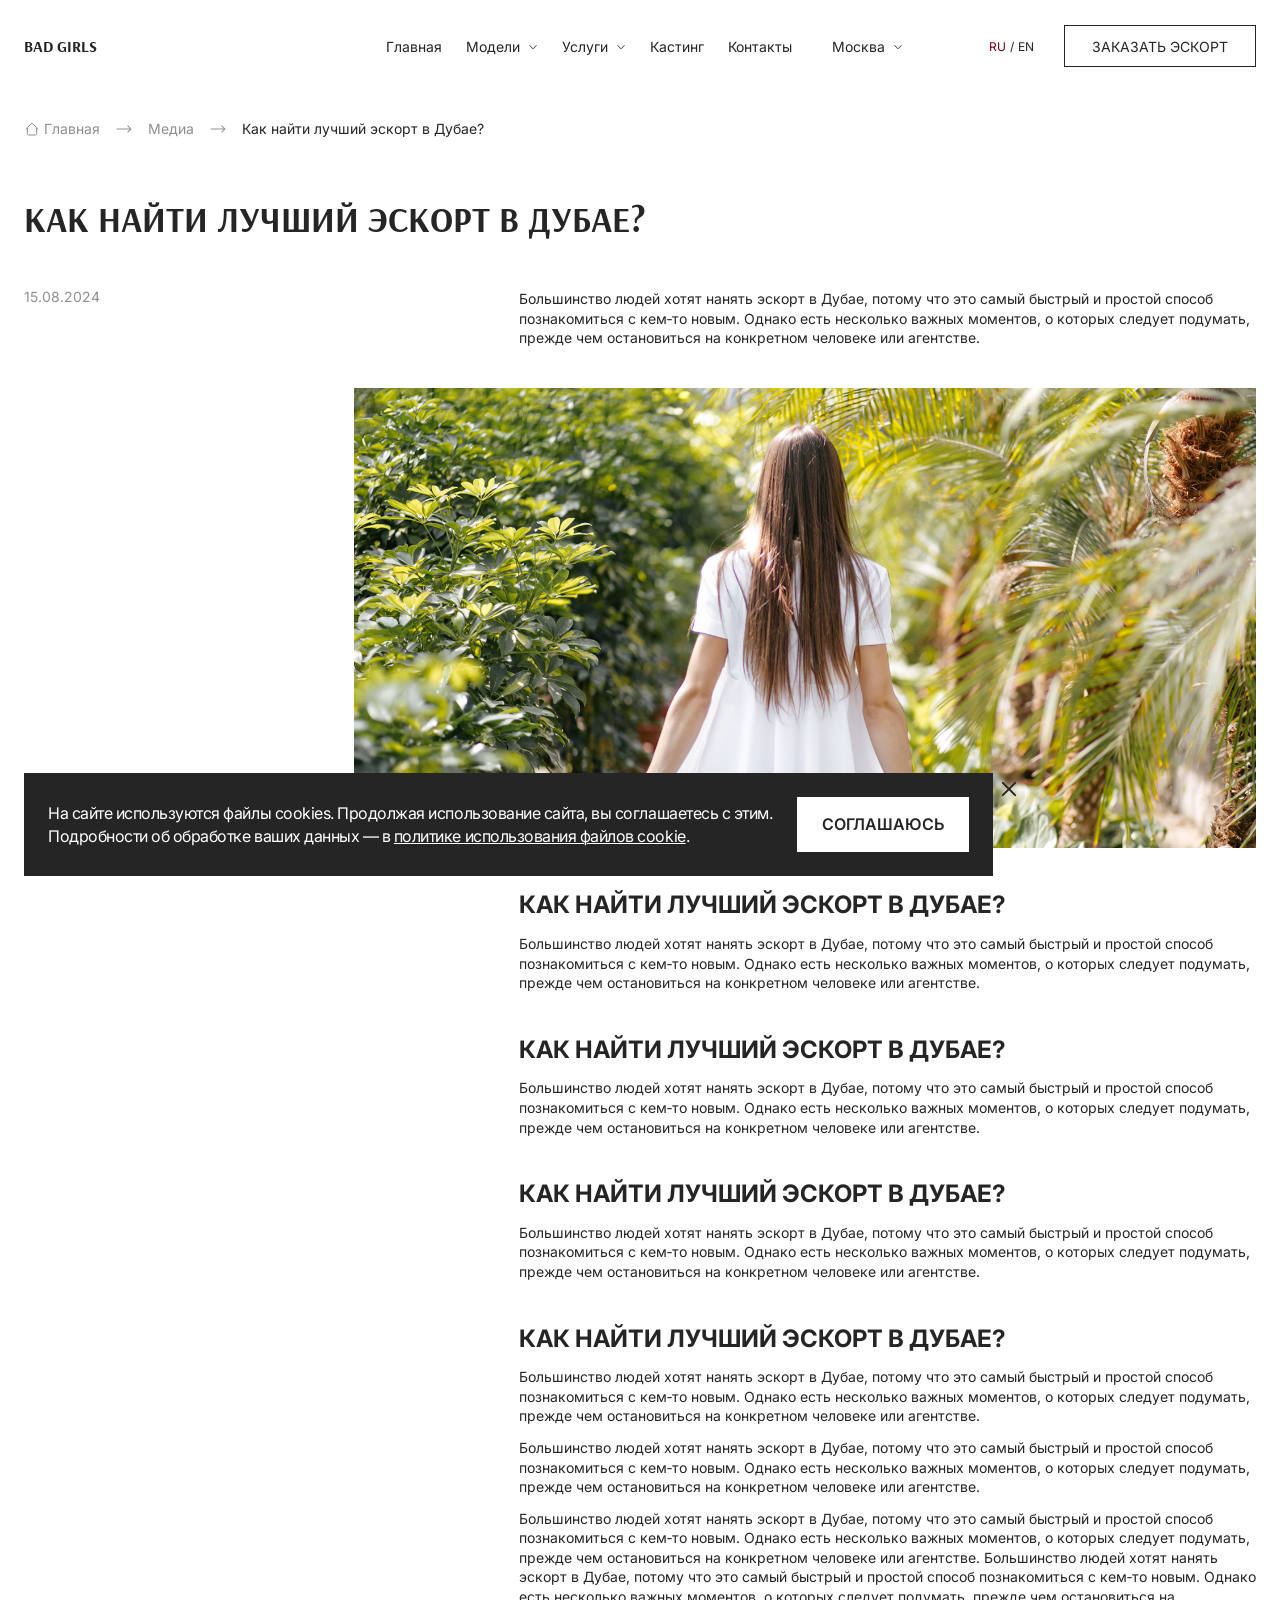
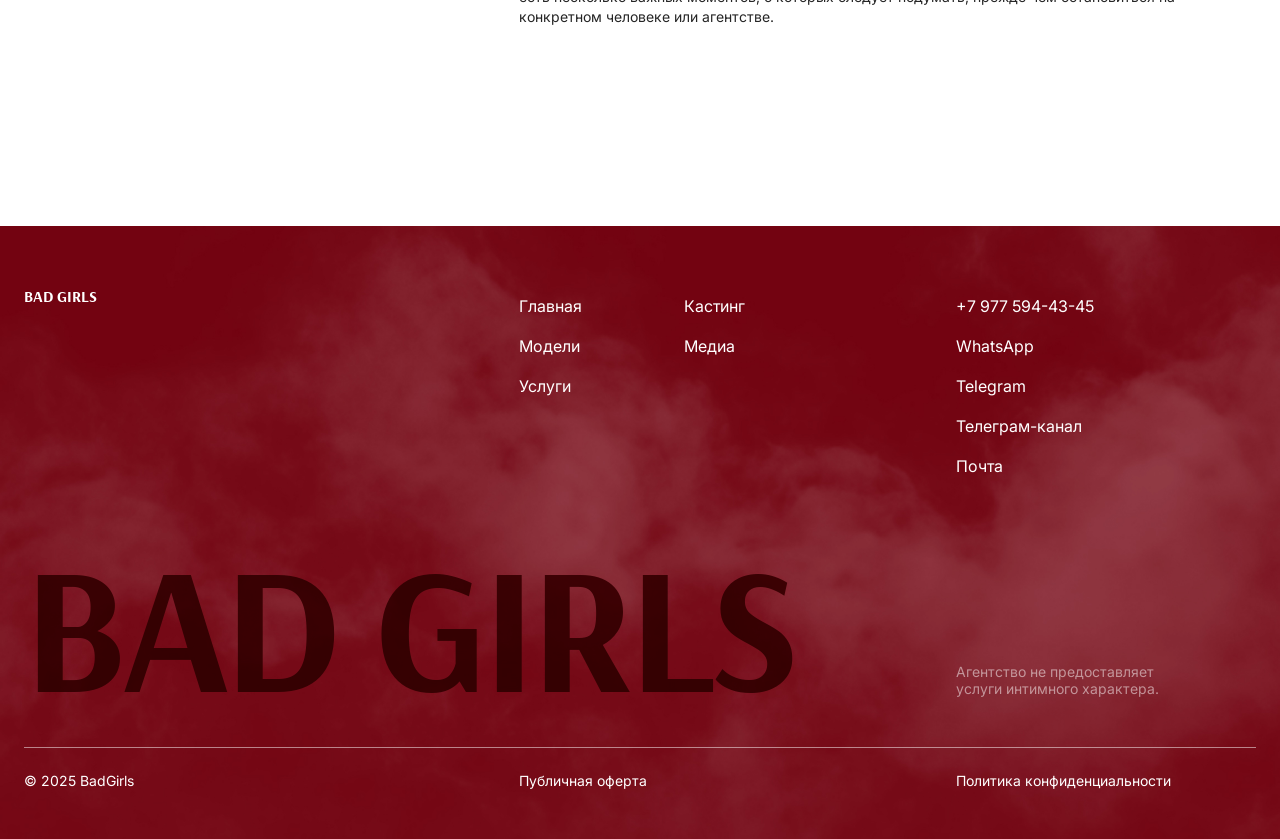
==== commit 65e9037e: "Update" ====
--- a/article.html
+++ b/article.html
@@ -34,6 +34,7 @@
 		<link rel="stylesheet" href="css/fancybox.css">
 		<link rel="stylesheet" href="css/styles.css">
 
+		<link rel="stylesheet" href="css/response_1337.css" media="print, (max-width: 1337px)">
 		<link rel="stylesheet" href="css/response_1279.css" media="print, (max-width: 1279px)">
 		<link rel="stylesheet" href="css/response_1023.css" media="print, (max-width: 1023px)">
 		<link rel="stylesheet" href="css/response_767.css" media="print, (max-width: 767px)">
@@ -44,152 +45,195 @@
 		<div class="wrap">
 			<div class="main">
 				<header>
-					<button class="mob_close_btn"></button>
-
-					<div class="scroll">
-						<div class="cont">
-							<a href="/" class="logo">bad girls</a>
-
-							<nav class="menu row">
-								<div class="menu_item">
-									<a href="/">
-										<span>Главная</span>
-									</a>
-								</div>
-
-								<div class="menu_item">
-									<a href="/" class="sub_link">
-										<span>Модели</span>
-										<svg class="arr"><use xlink:href="images/sprite.svg#ic_arr_ver"></use></svg>
-									</a>
-
-									<div class="sub_menu two_cols">
-										<div class="col">
-											<div><a href="/">Азиатки</a></div>
-
-											<div><a href="/">Блондинки</a></div>
-
-											<div><a href="/">Брюнетки</a></div>
-
-											<div><a href="/">Шатенки</a></div>
-
-											<div><a href="/">Девушки с большой грудью</a></div>
-
-											<div><a href="/">Девушки с маленькой грудью</a></div>
-
-											<div><a href="/">Девушки с средней грудью</a></div>
-
-											<div><a href="/">Девушки с татуировками</a></div>
-										</div>
-
-										<div class="col">
-											<div><a href="/">Загорелые модели</a></div>
-
-											<div><a href="/">Молодые девушки</a></div>
-
-											<div><a href="/">Пышные девушки</a></div>
-
-											<div><a href="/">Русые девушки</a></div>
-
-											<div><a href="/">Рыжие модели</a></div>
-
-
-											<div><a href="/">Славянки</a></div>
-
-											<div><a href="/">Стройные девушки</a></div>
-
-											<div><a href="/">Худые девушки</a></div>
-										</div>
+					<div class="cont">
+						<a href="/" class="logo">bad girls</a>
+
+						<nav class="menu row">
+							<div class="menu_item">
+								<a href="/">
+									<span>Главная</span>
+								</a>
+							</div>
+
+							<div class="menu_item">
+								<a href="/" class="sub_link">
+									<span>Модели</span>
+									<svg class="arr"><use xlink:href="images/sprite.svg#ic_arr_ver"></use></svg>
+								</a>
+
+								<div class="sub_menu two_cols">
+									<div class="col">
+										<div><a href="/">Азиатки</a></div>
+
+										<div><a href="/">Блондинки</a></div>
+
+										<div><a href="/">Брюнетки</a></div>
+
+										<div><a href="/">Шатенки</a></div>
+
+										<div><a href="/">Девушки с большой грудью</a></div>
+
+										<div><a href="/">Девушки с маленькой грудью</a></div>
+
+										<div><a href="/">Девушки с средней грудью</a></div>
+
+										<div><a href="/">Девушки с татуировками</a></div>
+									</div>
+
+									<div class="col">
+										<div><a href="/">Загорелые модели</a></div>
+
+										<div><a href="/">Молодые девушки</a></div>
+
+										<div><a href="/">Пышные девушки</a></div>
+
+										<div><a href="/">Русые девушки</a></div>
+
+										<div><a href="/">Рыжие модели</a></div>
+
+
+										<div><a href="/">Славянки</a></div>
+
+										<div><a href="/">Стройные девушки</a></div>
+
+										<div><a href="/">Худые девушки</a></div>
 									</div>
 								</div>
-
-								<div class="menu_item">
-									<a href="/" class="sub_link">
-										<span>Услуги</span>
-										<svg class="arr"><use xlink:href="images/sprite.svg#ic_arr_ver"></use></svg>
-									</a>
-
-									<div class="sub_menu">
-										<div class="col">
-											<div><a href="/">Романтические встречи</a></div>
-
-											<div><a href="/">Вечеринки</a></div>
-
-											<div><a href="/">Сопровождение в поездах</a></div>
-
-											<div><a href="/">Сопровождение в рестораны</a></div>
-
-											<div><a href="/">Сопровождение в музеи</a></div>
-
-											<div><a href="/">Сопровождение в театры</a></div>
-
-											<div><a href="/">Модели для тусовки</a></div>
-
-											<div><a href="/">Переводчики модельной внешности</a></div>
-										</div>
+							</div>
+
+							<div class="menu_item">
+								<a href="/" class="sub_link">
+									<span>Услуги</span>
+									<svg class="arr"><use xlink:href="images/sprite.svg#ic_arr_ver"></use></svg>
+								</a>
+
+								<div class="sub_menu">
+									<div class="col">
+										<div><a href="/">Романтические встречи</a></div>
+
+										<div><a href="/">Вечеринки</a></div>
+
+										<div><a href="/">Сопровождение в поездах</a></div>
+
+										<div><a href="/">Сопровождение в рестораны</a></div>
+
+										<div><a href="/">Сопровождение в музеи</a></div>
+
+										<div><a href="/">Сопровождение в театры</a></div>
+
+										<div><a href="/">Модели для тусовки</a></div>
+
+										<div><a href="/">Переводчики модельной внешности</a></div>
 									</div>
 								</div>
-
-								<div class="menu_item">
-									<a href="/">
-										<span>Кастинг</span>
-									</a>
+							</div>
+
+							<div class="menu_item">
+								<a href="/">
+									<span>Кастинг</span>
+								</a>
+							</div>
+
+							<div class="menu_item">
+								<a href="/">
+									<span>Контакты</span>
+								</a>
+							</div>
+						</nav>
+
+						<div class="city modal_cont">
+							<button class="current_btn mini_modal_btn" data-modal-id="#city_modal">
+								<span>Москва</span>
+								<svg class="arr"><use xlink:href="images/sprite.svg#ic_arr_ver"></use></svg>
+							</button>
+
+							<div class="mini_modal" id="city_modal">
+								<div class="col">
+									<div><a class="active">Москва</a></div>
+
+									<div><a href="/">Санкт-Петербург</a></div>
+
+									<div><a href="/">Сочи</a></div>
+
+									<div><a href="/">Казань</a></div>
+
+									<div><a href="/">Дубай</a></div>
+
+									<div><a href="/">Лондон</a></div>
+
+									<div><a href="/">Пхукет</a></div>
+
+									<div><a href="/">Бали</a></div>
+
+									<div><a href="/">Стамбул</a></div>
 								</div>
 
-								<div class="menu_item">
-									<a href="/">
-										<span>Контакты</span>
-									</a>
+								<div>
+									<div><a href="/">Астана</a></div>
+
+									<div><a href="/">Алматы</a></div>
+
+									<div><a href="/">Монако</a></div>
+
+									<div><a href="/">Ницца</a></div>
+
+									<div><a href="/">Канны</a></div>
+
+									<div><a href="/">Сантропе</a></div>
+
+									<div><a href="/">Париж</a></div>
+
+									<div><a href="/">Лос Анжелес</a></div>
+
+									<div><a href="/">Нью-Йорк</a></div>
 								</div>
-							</nav>
-
-							<div class="city modal_cont">
-								<button class="current_btn mini_modal_btn" data-modal-id="#city_modal">
-									<span>Москва</span>
-									<svg class="arr"><use xlink:href="images/sprite.svg#ic_arr_ver"></use></svg>
-								</button>
-
-								<div class="mini_modal" id="city_modal">
-									<div class="col">
-										<div><a class="active">Москва</a></div>
-
-										<div><a href="/">Санкт-Петербург</a></div>
-
-										<div><a href="/">Сочи</a></div>
-
-										<div><a href="/">Казань</a></div>
-
-										<div><a href="/">Дубай</a></div>
-
-										<div><a href="/">Лондон</a></div>
-
-										<div><a href="/">Пхукет</a></div>
-
-										<div><a href="/">Бали</a></div>
-
-										<div><a href="/">Стамбул</a></div>
-									</div>
-
-									<div>
-										<div><a href="/">Астана</a></div>
-
-										<div><a href="/">Алматы</a></div>
-
-										<div><a href="/">Монако</a></div>
-
-										<div><a href="/">Ницца</a></div>
-
-										<div><a href="/">Канны</a></div>
-
-										<div><a href="/">Сантропе</a></div>
-
-										<div><a href="/">Париж</a></div>
-
-										<div><a href="/">Лос Анжелес</a></div>
-
-										<div><a href="/">Нью-Йорк</a></div>
-									</div>
-								</div>
+							</div>
+						</div>
+
+						<div class="langs">
+							<a class="active">RU</a>
+
+							<div class="sep">/</div>
+
+							<a href="/">EN</a>
+						</div>
+
+						<button class="order_btn modal_btn" data-modal="order_modal">Заказать эскорт</button>
+
+						<button class="mob_menu_btn">
+							<svg class="icon"><use xlink:href="images/sprite.svg#ic_menu"></use></svg>
+
+							<svg class="icon"><use xlink:href="images/sprite.svg#ic_menu_close"></use></svg>
+						</button>
+					</div>
+				</header>
+
+
+				<section class="mob_menu">
+					<div class="frame">
+						<div class="scroll">
+							<div class="menu">
+								<div><a href="/">
+									<span>Главная</span>
+								</a></div>
+
+								<div><a href="#" class="sub_link" data-sub-menu="1">
+									<span>Модели</span>
+									<svg class="icon"><use xlink:href="images/sprite.svg#ic_arr_hor"></use></svg>
+								</a></div>
+
+								<div><a href="#" class="sub_link" data-sub-menu="2">
+									<span>Услуги</span>
+									<svg class="icon"><use xlink:href="images/sprite.svg#ic_arr_hor"></use></svg>
+								</a></div>
+
+								<div><a href="/">
+									<span>Кастинг</span>
+								</a></div>
+
+								<div><a href="/">
+									<span>Контакты</span>
+								</a></div>
 							</div>
 
 							<div class="langs">
@@ -203,18 +247,44 @@
 							<button class="order_btn modal_btn" data-modal="order_modal">Заказать эскорт</button>
 						</div>
 					</div>
-				</header>
-
-
-				<section class="mob_header">
-					<div class="cont row">
-						<div class="logo">
-							<img src="images/logo.svg" alt="">
-						</div>
-
-						<button class="mob_menu_btn">
-							<span></span>
-						</button>
+
+					<div class="frame sub_menu sub_menu1">
+						<div class="scroll">
+							<div class="back">
+								<button class="btn">
+									<svg class="icon"><use xlink:href="images/sprite.svg#ic_arr_hor"></use></svg>
+									<span>Модели</span>
+								</button>
+							</div>
+
+							<div class="items">
+								<div><a href="/">Азиатки</a></div>
+
+								<div><a href="/">Блондинки</a></div>
+
+								<div><a href="/">Брюнетки</a></div>
+
+								<div><a href="/">Шатенки</a></div>
+
+								<div><a href="/">Девушки с большой грудью</a></div>
+
+								<div><a href="/">Девушки с маленькой грудью</a></div>
+
+								<div><a href="/">Девушки с средней грудью</a></div>
+
+								<div><a href="/">Девушки с татуировками</a></div>
+
+								<div><a href="/">Загорелые модели</a></div>
+
+								<div><a href="/">Молодые девушки</a></div>
+
+								<div><a href="/">Пышные девушки</a></div>
+
+								<div><a href="/">Русые девушки</a></div>
+
+								<div><a href="/">Девушки с большой грудью</a></div>
+							</div>
+						</div>
 					</div>
 				</section>
 
@@ -338,9 +408,6 @@
 					<img src="images/bg_footer.jpg" alt="" loading="lazy" class="cover">
 				</picture>
 			</footer>
-
-
-			<div class="overlay"></div>
 		</div>
 
 
--- a/css/styles.css
+++ b/css/styles.css
@@ -227,8 +227,6 @@
 
     min-height: 100%;
 
-    z-index: 9;
-
     background: var(--bg);
 }
 
@@ -289,25 +287,6 @@
     height: 100%;
 
     object-fit: cover;
-}
-
-
-
-.overlay
-{
-    position: fixed;
-    top: 0;
-    left: 0;
-
-    display: none;
-
-    width: 100%;
-    height: 100%;
-
-    z-index: 100;
-
-    opacity: .65;
-    background: var(--dark_color);
 }
 
 
@@ -454,7 +433,7 @@
     max-width: 100%;
     height: 55px;
     margin-inline: auto;
-    padding: 15px calc(var(--inner_gap) - 1px);
+    padding-inline: calc(var(--inner_gap) - 1px);
 
     font-weight: 600;
     line-height: 120%;
@@ -496,7 +475,7 @@
     max-width: 100%;
     height: 55px;
     margin-inline: auto;
-    padding: 15px calc(var(--inner_gap) - 1px);
+    padding-inline: calc(var(--inner_gap) - 1px);
 
     font-weight: 600;
     line-height: 120%;
@@ -569,55 +548,6 @@
 
     z-index: 9;
 }
-
-
-
-header .mob_close_btn
-{
-    position: absolute;
-    top: 0;
-    left: 100%;
-
-    display: none;
-
-    width: 50px;
-    height: 50px;
-}
-
-
-header .mob_close_btn:before,
-header .mob_close_btn:after
-{
-    position: absolute;
-    top: 0;
-    right: 0;
-    bottom: 0;
-    left: 0;
-
-    display: block;
-
-    width: 50%;
-    height: 2px;
-    margin: auto;
-
-    content: '';
-    transform: rotate(45deg);
-
-    background: var(--light_color);
-}
-
-
-header .mob_close_btn:after
-{
-    transform: rotate(-45deg);
-}
-
-
-header.show .mob_close_btn
-{
-    display: block;
-}
-
 
 
 header .cont
@@ -940,6 +870,41 @@
 
 
 
+header .mob_menu_btn
+{
+    display: none;
+    align-content: center;
+    align-items: center;
+    flex-wrap: wrap;
+    justify-content: center;
+
+    margin-left: var(--inner_gap_md);
+}
+
+
+header .mob_menu_btn .icon
+{
+    display: block;
+
+    width: 44px;
+    height: 44px;
+}
+
+
+header .mob_menu_btn .icon + .icon,
+header .mob_menu_btn.active .icon
+{
+    display: none;
+}
+
+
+header .mob_menu_btn.active .icon + .icon
+{
+    display: block;
+}
+
+
+
 header.absolute
 {
     position: absolute;
@@ -965,56 +930,154 @@
 
 
 
-/*-----------------
-    Mob. header
------------------*/
-.mob_header
-{
-    position: relative;
+/*---------------
+    Mob. menu
+---------------*/
+.mob_menu
+{
+    position: fixed;
+    top: 0;
+    left: 100%;
+
+    width: 100%;
+    height: 100%;
+    min-height: -moz-available;
+    min-height: -webkit-fill-available;
+    min-height:         fill-available;
+
+    z-index: 90;
+    transition: transform .25s linear;
+}
+
+
+.mob_menu.show
+{
+    transform: translateX(-100%);
+}
+
+
+.mob_menu .frame
+{
+    position: absolute;
     top: 0;
     left: 0;
 
-    display: none;
-
     width: 100%;
-    padding-block: var(--block_padding_s);
-
-    z-index: 9;
-}
-
-
-.mob_header .cont
-{
+    height: 100%;
+    padding-top: 83px;
+
+    z-index: 1;
+    transition: transform .25s linear;
+
+    background: var(--bg);
+}
+
+
+.mob_menu .frame.sub_menu
+{
+    left: 100%;
+}
+
+
+.mob_menu .frame.show
+{
+    transform: translateX(-100%);
+}
+
+
+.mob_menu .frame .bg
+{
+    position: absolute;
+    inset: 0;
+
+    display: block;
+
+    z-index: 1;
+    pointer-events: none;
+}
+
+
+.mob_menu .scroll
+{
+    position: relative;
+
+    display: flex;
+    overflow: auto;
+    flex-direction: column;
+
+    width: 100%;
+    height: 100%;
+    min-height: -moz-available;
+    min-height: -webkit-fill-available;
+    min-height:         fill-available;
+    padding-block: var(--cont_padding);
+    padding-inline: var(--cont_padding);
+
+    z-index: 3;
+
+    overscroll-behavior-y: contain;
+}
+
+
+.mob_menu .menu
+{
+    display: flex;
+    flex-direction: column;
+}
+
+
+.mob_menu .menu > *
+{
+    border-bottom: 1px solid;
+}
+
+
+.mob_menu .menu a
+{
+    display: flex;
     align-content: center;
     align-items: center;
+    flex-wrap: wrap;
     justify-content: space-between;
-}
-
-
-
-.mob_header .logo
-{
-    display: block;
-
-    margin-right: auto;
-
+
+    height: 65px;
+    padding: 10px 0;
+
+    font-size: 20px;
+
+    transition: color .2s linear;
     text-decoration: none;
 
     color: currentColor;
 }
 
 
-.mob_header .logo img
-{
-    display: block;
-
-    width: 100px;
-    height: 60px;
-}
-
-
-
-.mob_header .mob_menu_btn
+.mob_menu .menu a span
+{
+    width: calc(100% - 26px);
+}
+
+
+.mob_menu .menu a .icon
+{
+    display: block;
+
+    width: 10px;
+    height: 10px;
+    margin-left: auto;
+
+    transform: rotate(180deg);
+}
+
+
+.mob_menu .menu a:hover,
+.mob_menu .menu a.active
+{
+    color: var(--primary_color);
+}
+
+
+.mob_menu .langs
 {
     display: flex;
     align-content: center;
@@ -1022,46 +1085,142 @@
     flex-wrap: wrap;
     justify-content: center;
 
-    width: 40px;
-    height: 40px;
-    margin-left: var(--inner_gap);
-}
-
-
-.mob_header .mob_menu_btn span
-{
-    position: relative;
-
-    display: block;
-
-    width: 24px;
-    height: 2px;
-
-    background: currentColor;
-}
-
-
-.mob_header .mob_menu_btn span:before,
-.mob_header .mob_menu_btn span:after
-{
-    position: absolute;
-    top: -8px;
-    left: 0;
-
-    display: block;
-
-    width: 100%;
-    height: 100%;
-
-    content: '';
-
-    background: currentColor;
-}
-
-
-.mob_header .mob_menu_btn span:after
-{
-    top: 8px;
+    margin-top: auto;
+
+    color: var(--grey_color);
+
+    gap: 4px;
+}
+
+
+.mob_menu .langs a
+{
+    transition: color .2s linear;
+    white-space: nowrap;
+    text-decoration: none;
+
+    color: currentColor;
+}
+
+
+.mob_menu .langs a:hover,
+.mob_menu .langs a.active
+{
+    color: var(--primary_color);
+}
+
+
+.mob_menu .order_btn
+{
+    display: block;
+
+    width: 190px;
+    height: 42px;
+    margin-inline: auto;
+    margin-top: 40px;
+    padding-inline: var(--inner_gap_md);
+
+    line-height: 120%;
+
+    text-transform: uppercase;
+
+    color: var(--light_color);
+    background: var(--dark_color);
+}
+
+
+
+.mob_menu .back
+{
+    margin-bottom: var(--inner_gap_m);
+}
+
+
+.mob_menu .back .btn
+{
+    display: flex;
+    align-content: center;
+    align-items: center;
+    flex-wrap: wrap;
+    justify-content: flex-start;
+
+    width: fit-content;
+    padding: 10px 0;
+
+    font-size: 20px;
+
+    text-align: left;
+
+    gap: var(--inner_gap_xs);
+}
+
+
+.mob_menu .back .btn .icon
+{
+    display: block;
+
+    width: 10px;
+    height: 10px;
+}
+
+
+
+.mob_menu .items
+{
+    display: flex;
+    flex-direction: column;
+
+    gap: var(--inner_gap_m);
+}
+
+
+.mob_menu .items a
+{
+    display: block;
+
+    padding-block: 10px;
+
+    transition: color .2s linear;
+    text-decoration: none;
+
+    color: currentColor;
+}
+
+
+.mob_menu .items a:hover,
+.mob_menu .items a.active
+{
+    color: var(--primary_color);
+}
+
+
+
+.mob_menu.light
+{
+    color: var(--light_color);
+}
+
+
+.mob_menu.light .frame
+{
+    background: var(--primary_color);
+}
+
+
+.mob_menu.light .menu a:hover,
+.mob_menu.light .menu a.active
+.mob_menu.light .items a:hover,
+.mob_menu.light .items a.active,
+.mob_menu.light .langs
+{
+    color: rgba(255, 255, 255, .50);
+}
+
+
+.mob_menu.light .langs a:hover,
+.mob_menu.light .langs a.active
+{
+    color: var(--light_color);
 }
 
 
@@ -1091,12 +1250,14 @@
     display: flex;
     align-content: center;
     align-items: center;
-    flex-wrap: wrap;
+    flex-wrap: nowrap;
     justify-content: flex-start;
 
     font-size: var(--font_size_s);
     line-height: 140%;
 
+    white-space: nowrap;
+
     gap: var(--inner_gap_s);
 }
 
@@ -1106,7 +1267,7 @@
     display: flex;
     align-content: center;
     align-items: center;
-    flex-wrap: wrap;
+    flex-wrap: nowrap;
     justify-content: flex-start;
 
     transition: color .2s linear;
@@ -1123,6 +1284,7 @@
     display: block;
 
     width: 16px;
+    min-width: 16px;
     height: 16px;
 }
 
@@ -1141,6 +1303,14 @@
     height: 24px;
 
     color: var(--grey_color);
+}
+
+
+.breadcrumbs .current
+{
+    overflow: hidden;
+
+    text-overflow: ellipsis;
 }
 
 
@@ -1553,7 +1723,10 @@
     display: block;
 
     max-width: 100%;
+    min-height: 168px;
     margin-block: var(--inner_gap_b);
+
+    object-fit: cover;
 }
 
 
@@ -1744,7 +1917,7 @@
 
 .stats .title
 {
-    width: 288px;
+    width: 280px;
     max-width: 100%;
     padding-top: 32px;
 
@@ -1877,13 +2050,19 @@
     flex-wrap: wrap;
     justify-content: space-between;
 
-    padding-block: 18px var(--inner_gap_md);
+    padding-bottom: var(--inner_gap_md);
 
     line-height: 120%;
 
     border-bottom: 1px solid var(--grey_color);
 
     gap: var(--inner_gap_md);
+}
+
+
+.contacts_info .item + .item
+{
+    padding-top: 18px;
 }
 
 
@@ -1918,7 +2097,7 @@
     max-width: 100%;
     height: 55px;
     margin-top: 91px;
-    padding: 16px 24px;
+    padding-inline: var(--inner_gap);
 
     font-weight: 600;
     line-height: 120%;
@@ -1993,7 +2172,7 @@
     flex-wrap: wrap;
     justify-content: flex-start;
 
-    padding-block: 8px var(--inner_gap);
+    padding-block: var(--inner_gap_xs) var(--inner_gap);
 
     font-size: var(--font_size_b);
     line-height: 140%;
@@ -2011,7 +2190,6 @@
 .services .service .number
 {
     width: 24px;
-    margin-right: auto;
 
     font-family: var(--font_family2);
     font-size: var(--font_size_b);
@@ -2142,6 +2320,32 @@
 }
 
 
+.models .categories .spoler_btn
+{
+    display: none;
+    align-self: center;
+
+    margin-left: auto;
+
+    font-size: var(--font_size);
+
+    color: var(--grey_color);
+}
+
+
+.models .categories .spoler_btn span + span,
+.models .categories .spoler_btn.active span
+{
+    display: none;
+}
+
+
+.models .categories .spoler_btn.active span + span
+{
+    display: inline;
+}
+
+
 
 .models .swiper
 {
@@ -2220,8 +2424,6 @@
     flex-wrap: wrap;
     justify-content: space-between;
 
-    padding-right: var(--inner_gap_md);
-
     border-right: 1px solid var(--grey_color);
 }
 
@@ -2249,6 +2451,7 @@
 
     width: calc(50% - var(--inner_gap_md) * .5);
     padding-block: var(--inner_gap_s);
+    padding-right: var(--inner_gap_md);
 
     gap: 32px;
 }
@@ -2353,7 +2556,7 @@
 
 .peculiarities .head .title
 {
-    width: 258px;
+    width: 280px;
     max-width: 100%;
 
     font-size: var(--font_size_b);
@@ -2627,6 +2830,7 @@
     display: block;
 
     width: calc(100% - 495px);
+    min-height: 168px;
 
     text-decoration: none;
 
@@ -2650,7 +2854,7 @@
 
     width: 465px;
     max-width: 100%;
-    padding-block: 16px;
+    padding-block: var(--inner_gap_m);
     padding-right: var(--inner_gap_md);
 
     border-right: 1px solid;
@@ -2767,8 +2971,7 @@
 
 .article_info .data
 {
-    width: 630px;
-    max-width: 100%;
+    width: calc(100% - 495px);
 }
 
 
@@ -3051,6 +3254,7 @@
 
     width: 465px;
     max-width: 100%;
+    min-height: 168px;
 }
 
 
@@ -3060,7 +3264,6 @@
     flex-direction: column;
 
     width: 300px;
-    max-width: 100%;
     max-width: 100%;
 
     text-align: right;
@@ -3222,7 +3425,7 @@
 .elite_services .block_head
 {
     width: 960px;
-    max-width: 100%;
+    max-width: calc(100% - 330px);
     margin-left: 330px;
 }
 
@@ -3513,14 +3716,6 @@
 }
 
 
-.services_grid .service .thumb img
-{
-    display: block;
-
-    width: 100%;
-}
-
-
 .services_grid .service .info
 {
     display: flex;
@@ -4442,7 +4637,7 @@
     margin-left: calc(var(--content_width) * -.5);
     padding: var(--inner_gap);
 
-    z-index: 10;
+    z-index: 50;
 
     color: var(--light_color);
     background: var(--dark_color);
@@ -4560,6 +4755,9 @@
 {
     display: block;
 
+    width: 280px;
+    max-width: 100%;
+
     font-family: var(--font_family2);
     font-weight: 700;
 
@@ -4580,7 +4778,7 @@
     justify-content: flex-start;
 
     margin-right: auto;
-    margin-left: 257px;
+    margin-left: 215px;
 
     gap: 37px;
 }
@@ -4715,10 +4913,18 @@
 
 
 
+footer .copyright
+{
+    width: 280px;
+    max-width: 100%;
+}
+
+
+
 footer .public_offer_link
 {
     margin-right: auto;
-    margin-left: 220px;
+    margin-left: 215px;
 }
 
 
--- a/css/response_1337.css
+++ b/css/response_1337.css
@@ -0,0 +1,23 @@
+@media print,
+(max-width: 1337px)
+{
+    /*--------------------
+        Elite services
+    --------------------*/
+    .elite_services .block_head span
+    {
+        display: inline;
+    }
+
+
+
+    /*------------------
+        Cookie modal
+    ------------------*/
+    .cookie_modal
+    {
+        left: var(--cont_padding);
+
+        margin-left: 0;
+    }
+}
--- a/css/response_1279.css
+++ b/css/response_1279.css
@@ -6,7 +6,1231 @@
     -------------------*/
     :root
     {
+        --content_width: 100%;
+        --cont_padding: 24px;
         --custom_scroll_width: 5px;
         --custom_scroll_height: 5px;
+        --font_size_b: 18px;
+        --font_size_m: 16px;
+        --font_size: 15px;
+        --font_size_s: 13px;
+        --font_size_xs: 11px;
+        --font_size_title: 30px;
+        --font_size_title_m: 26px;
+        --font_size_title_s: 20px;
+        --block_head_offset: 40px;
+        --block_head_offset_s: 24px;
+        --outside_gap_b: 120px;
+        --outside_gap: 88px;
+        --outside_gap_s: 60px;
+        --inner_gap_b: 28px;
+        --inner_gap_md: 24px;
+        --inner_gap: 20px;
+        --inner_gap_m: 16px;
+        --inner_gap_s: 12px;
+        --inner_gap_xs: 8px;
+    }
+
+
+
+    .block.bg_block
+    {
+        padding-block: var(--outside_gap_b);
+    }
+
+
+
+    .swiper-controls
+    {
+        gap: var(--inner_gap_m);
+    }
+
+
+    .swiper-button-next,
+    .swiper-button-prev
+    {
+        width: 36px;
+        height: 36px;
+    }
+
+
+
+    /*--------------
+        More btn
+    --------------*/
+    .more_btn
+    {
+        margin-top: var(--cont_padding_double);
+    }
+
+
+    .more_btn .btn
+    {
+        width: 220px;
+        height: 48px;
+    }
+
+
+
+    /*--------------
+        All link
+    --------------*/
+    .all_link
+    {
+        margin-top: var(--cont_padding_double);
+    }
+
+
+    .all_link a
+    {
+        width: 220px;
+        height: 48px;
+    }
+
+
+
+    /*------------
+        Header
+    ------------*/
+    header
+    {
+        padding-block: var(--inner_gap_md);
+    }
+
+
+
+    header .menu
+    {
+        gap: var(--inner_gap_md);
+    }
+
+
+    header .sub_menu
+    {
+        width: 248px;
+    }
+
+
+    header .sub_menu.two_cols
+    {
+        width: 496px;
+    }
+
+
+    header .sub_menu a
+    {
+        padding-block: var(--inner_gap_s);
+        padding-inline: var(--inner_gap_m);
+    }
+
+
+
+    header .city .current_btn
+    {
+        padding-block: var(--inner_gap_xs);
+    }
+
+
+    header .city .mini_modal
+    {
+        width: 374px;
+    }
+
+
+    header .city .mini_modal a
+    {
+        padding-block: var(--inner_gap_s);
+        padding-inline: var(--inner_gap_m);
+    }
+
+
+
+    header .langs
+    {
+        margin-left: var(--cont_padding_double);
+    }
+
+
+
+    header .order_btn
+    {
+        height: 40px;
+        padding-inline: calc(var(--inner_gap_md) - 1px);
+    }
+
+
+
+    /*---------------
+        Page head
+    ---------------*/
+    .page_head
+    {
+        padding-top: var(--inner_gap_s);
+    }
+
+
+    .page_head .cont
+    {
+        gap: var(--cont_padding_double);
+    }
+
+
+    .breadcrumbs
+    {
+        gap: var(--inner_gap_xs);
+    }
+
+
+    .page_head .row .page_desc
+    {
+        width: calc(100% - 340px);
+    }
+
+
+
+    /*----------------
+        Block head
+    ----------------*/
+    .block_head
+    {
+        gap: var(--inner_gap_md);
+    }
+
+
+
+    /*----------------
+        Typography
+    ----------------*/
+    .text_block h2
+    {
+        font-size: 22px;
+    }
+
+
+
+    /*-------------------
+        First section
+    -------------------*/
+    .first_section .data
+    {
+        gap: var(--inner_gap_md);
+    }
+
+
+    .first_section .title
+    {
+        width: 188px;
+    }
+
+
+    .first_section .name
+    {
+        font-size: 148px;
+        line-height: 70%;
+    }
+
+
+    .first_section .bottom
+    {
+        margin-top: var(--cont_padding_double);
+    }
+
+
+    .first_section .bottom span
+    {
+        width: 224px;
+    }
+
+
+    .first_section .order_btn
+    {
+        width: 220px;
+        height: 48px;
+    }
+
+
+    .first_section .image
+    {
+        right: calc(var(--cont_padding_double) * -1);
+
+        width: 580px;
+        margin-right: 0;
+    }
+
+
+
+    /*-----------
+        Stats
+    -----------*/
+    .stats .title
+    {
+        width: 240px;
+        padding-top: var(--inner_gap_md);
+    }
+
+
+    .stats .data
+    {
+        width: calc(100% - 340px);
+
+        gap: var(--inner_gap_md);
+    }
+
+
+
+    /*-------------------
+        Contacts info
+    -------------------*/
+    .contacts_info .title
+    {
+        width: 240px;
+    }
+
+
+    .contacts_info .data
+    {
+        width: 320px;
+        margin-left: 100px;
+    }
+
+
+    .contacts_info .item
+    {
+        padding-bottom: var(--inner_gap);
+    }
+
+
+    .contacts_info .item + .item
+    {
+        padding-top: var(--inner_gap_s);
+    }
+
+
+    .contacts_info .item .label
+    {
+        width: 132px;
+    }
+
+
+    .contacts_info .item .val
+    {
+        width: calc(100% - 156px);
+    }
+
+
+    .contacts_info .order_btn
+    {
+        width: 220px;
+        height: 48px;
+        margin-top: var(--outside_gap_s);
+    }
+
+
+    .contacts_info .image
+    {
+        width: 248px;
+    }
+
+
+
+    /*--------------
+        Services
+    --------------*/
+    .services .block_head
+    {
+        width: calc(100% - 240px);
+        margin-left: 240px;
+    }
+
+
+    .services .block_head .title span
+    {
+        padding-left: 100px;
+    }
+
+
+    .services .service .name
+    {
+        width: calc(100% - 388px);
+    }
+
+
+    .services .service .thumb
+    {
+        left: 100px;
+
+        width: 160px;
+    }
+
+
+
+    /*------------
+        Models
+    ------------*/
+    .models.pad_top
+    {
+        padding-top: var(--cont_padding);
+    }
+
+
+    .models .swiper .block_head .pre_title
+    {
+        width: 240px;
+    }
+
+
+    .models .swiper .block_head .title.small_w
+    {
+        width: 588px;
+        margin-left: 0;
+    }
+
+
+    .models .swiper .block_head .title span
+    {
+        padding-left: 100px;
+    }
+
+
+    .models .categories .row
+    {
+        gap: var(--inner_gap_s);
+    }
+
+
+    .models .categories a
+    {
+        padding: calc(var(--cont_padding_half) - 1px);
+    }
+
+
+    .models .model .info
+    {
+        gap: var(--inner_gap_md);
+    }
+
+
+
+    /*-------------------
+        Peculiarities
+    -------------------*/
+    .peculiarities .head
+    {
+        margin-bottom: 40px;
+    }
+
+
+
+    .peculiarities .head .title
+    {
+        width: 240px;
+    }
+
+
+    .peculiarities .head .desc
+    {
+        width: 248px;
+    }
+
+
+
+    .peculiarities .info
+    {
+        margin-bottom: var(--outside_gap);
+    }
+
+
+
+    .peculiarities .info .image
+    {
+        width: 240px;
+        height: 240px;
+    }
+
+
+    .peculiarities .info .image img
+    {
+        left: var(--inner_gap_md);
+
+        width: 316px;
+    }
+
+
+    .peculiarities .info .desc
+    {
+        width: calc(100% - 340px);
+        margin-left: 80px;
+    }
+
+
+
+    .peculiarities .advantages
+    {
+        margin-top: var(--outside_gap);
+    }
+
+
+
+    /*----------------
+        Advantages
+    ----------------*/
+    .advantages .data
+    {
+        width: calc(100% - 240px);
+        margin-left: 240px;
+    }
+
+
+    .advantages .block_head .title span
+    {
+        padding-left: 100px;
+    }
+
+
+    .advantages .items
+    {
+        width: calc(100% - 100px);
+        margin-left: 100px;
+    }
+
+
+    .advantages .image
+    {
+        width: 240px;
+        height: 240px;
+    }
+
+
+    .advantages .image img
+    {
+        left: var(--inner_gap_md);
+
+        width: 316px;
+    }
+
+
+    .advantages .text_block
+    {
+        width: 100%;
+        margin-top: var(--outside_gap_s);
+        margin-left: 100px;
+    }
+
+
+
+    /*--------------
+        Articles
+    --------------*/
+    .articles .block_head
+    {
+        padding-left: 340px;
+    }
+
+
+    .articles .article .image
+    {
+        width: calc(100% - 340px);
+    }
+
+
+    .articles .article .info
+    {
+        width: 316px;
+    }
+
+
+
+    /*------------------
+        Article info
+    ------------------*/
+    .article_info .data
+    {
+        width: calc(100% - 340px);
+    }
+
+
+    .article_info .text_block picture
+    {
+        width: calc(100% + 100px);
+        max-width: calc(100% + 100px);
+        margin-left: -100px;
+    }
+
+
+
+    /*----------------
+        Model info
+    ----------------*/
+    .model_info .images
+    {
+        width: 440px;
+    }
+
+
+    .model_info .images .swiper-button-next,
+    .model_info .images .swiper-button-prev
+    {
+        width: 48px;
+        height: 48px;
+    }
+
+
+
+    .model_info .data
+    {
+        width: calc(100% - 464px);
+
+        gap: var(--inner_gap_md);
+    }
+
+
+    .model_info .features .label
+    {
+        width: 132px;
+    }
+
+
+    .model_info .features .val
+    {
+        width: calc(100% - 152px);
+    }
+
+
+    .model_info .order_btn
+    {
+        width: 280px;
+        height: 48px;
+        margin-top: var(--cont_padding_double);
+    }
+
+
+
+    /*------------------
+        Service info
+    ------------------*/
+    .service_info .data
+    {
+        padding-bottom: var(--cont_padding_double);
+    }
+
+
+    .service_info .desc
+    {
+        width: calc(100% - 636px);
+    }
+
+
+    .service_info .image
+    {
+        width: 340px;
+    }
+
+
+    .service_info .info
+    {
+        width: 248px;
+    }
+
+
+    .service_info .order_btn
+    {
+        width: 220px;
+        height: 48px;
+    }
+
+
+
+    /*-------------
+        Catalog
+    -------------*/
+    .catalog .block_head
+    {
+        width: calc(100% - 240px);
+        margin-left: 240px;
+    }
+
+
+    .catalog .block_head .title span
+    {
+        padding-left: 100px;
+    }
+
+
+    .catalog .image
+    {
+        width: 240px;
+    }
+
+
+    .catalog .data
+    {
+        width: calc(100% - 340px);
+        margin-left: 100px;
+    }
+
+
+    .catalog .order_btn
+    {
+        width: 220px;
+        height: 48px;
+        margin-top: var(--cont_padding_double);
+    }
+
+
+
+    /*--------------------
+        Elite services
+    --------------------*/
+    .elite_services .block_head
+    {
+        width: calc(100% - 240px);
+        max-width: 100%;
+        margin-left: 240px;
+    }
+
+
+    .elite_services .block_head .title span
+    {
+        padding-left: 100px;
+    }
+
+
+    .elite_services .desc
+    {
+        width: calc(100% - 340px);
+    }
+
+
+    .elite_services .row
+    {
+        margin-top: var(--inner_gap_md);
+    }
+
+
+    .elite_services .image
+    {
+        width: 240px;
+    }
+
+
+    .elite_services .info
+    {
+        width: 240px;
+        margin-left: 100px;
+    }
+
+
+    .elite_services .order_btn
+    {
+        width: 220px;
+        height: 48px;
+        margin-top: var(--outside_gap_b);
+    }
+
+
+    .elite_services .image2
+    {
+        width: 248px;
+    }
+
+
+
+    /*------------
+        Why we
+    ------------*/
+    .why_we .data
+    {
+        min-height: 550px;
+        padding-block: var(--cont_padding);
+        padding-inline: var(--cont_padding);
+    }
+
+
+    .why_we .block_head
+    {
+        width: calc(100% - 240px);
+        margin-left: 240px;
+    }
+
+
+    .why_we .block_head span
+    {
+        padding-left: 100px;
+    }
+
+
+    .why_we .desc > *:nth-child(2)
+    {
+        width: 280px;
+        min-width: 280px;
+    }
+
+
+    .why_we .desc > *:nth-child(3)
+    {
+        width: 300px;
+        min-width: 300px;
+    }
+
+
+
+    /*-------------------
+        Services grid
+    -------------------*/
+    .services_grid .block_head .pre_title
+    {
+        width: 240px;
+    }
+
+
+    .services_grid .block_head .title
+    {
+        width: auto;
+        max-width: calc(100% - 362px);
+        margin-left: 0;
+    }
+
+
+    .services_grid .block_head .title span
+    {
+        padding-left: 100px;
+    }
+
+
+
+    /*------------------
+        Casting info
+    ------------------*/
+    .casting_info .data
+    {
+        min-height: 550px;
+        padding-block: var(--cont_padding_double);
+        padding-inline: var(--cont_padding_double);
+    }
+
+
+    .casting_info .block_head
+    {
+        width: calc(100% - 240px);
+        margin-left: 240px;
+    }
+
+
+    .casting_info .block_head span
+    {
+        padding-left: 100px;
+    }
+
+
+    .casting_info .desc
+    {
+        gap: var(--cont_padding_double);
+    }
+
+
+
+    .casting_info .desc > *:nth-child(1),
+    .casting_info .desc > *:nth-child(2)
+    {
+        width: calc(50% - var(--cont_padding));
+        min-width: 0;
+    }
+
+
+
+    /*----------------
+        Casing why
+    ----------------*/
+    .casing_why .block_head
+    {
+        width: calc(100% - 240px);
+        margin-left: 240px;
+        padding-bottom: 0;
+    }
+
+
+    .casing_why .block_head .title span
+    {
+        padding-left: 100px;
+    }
+
+
+    .casing_why .item
+    {
+        padding-block: var(--inner_gap_s) var(--inner_gap_b);
+        padding-left: 340px;
+    }
+
+
+
+    /*----------------
+        About info
+    ----------------*/
+    .about_info .block_head
+    {
+        width: 240px;
+    }
+
+
+    .about_info .image,
+    .about_info .image.small_w
+    {
+        width: 248px;
+    }
+
+
+    .about_info .data
+    {
+        width: calc(100% - 536px);
+    }
+
+
+    .about_info .order_btn
+    {
+        width: 220px;
+        height: 48px;
+    }
+
+
+
+    /*--------------------------
+        Casting requirements
+    --------------------------*/
+    .casting_requirements .block_head
+    {
+        margin-left: 240px;
+    }
+
+
+    .casting_requirements .block_head span
+    {
+        padding-left: 100px;
+    }
+
+
+    .casting_requirements .pluses,
+    .casting_requirements .necessarily
+    {
+        width: 360px;
+        min-width: 360px;
+    }
+
+
+    .casting_requirements .pluses .title,
+    .casting_requirements .necessarily .title
+    {
+        margin-bottom: var(--inner_gap_md);
+        padding-inline: var(--inner_gap_b);
+    }
+
+
+
+    /*-------------
+        For men
+    -------------*/
+    .for_men .block_head
+    {
+        width: calc(100% - 240px);
+        margin-bottom: var(--inner_gap_md);
+        margin-left: 240px;
+    }
+
+
+    .for_men .block_head span
+    {
+        padding-left: 100px;
+    }
+
+
+    .for_men .image
+    {
+        width: 240px;
+    }
+
+
+    .for_men .info
+    {
+        width: calc(100% - 612px);
+        margin-left: 100px;
+    }
+
+
+    .for_men .order_btn
+    {
+        width: 220px;
+        height: 48px;
+        margin-top: var(--outside_gap_b);
+    }
+
+
+    .for_men .image2
+    {
+        width: 248px;
+    }
+
+
+
+    /*--------------------
+        Casting action
+    --------------------*/
+    .casting_action .block_head
+    {
+        width: 240px;
+    }
+
+
+    .casting_action .image
+    {
+        width: 240px;
+    }
+
+
+    .casting_action .info
+    {
+        width: calc(100% - 612px);
+        margin-top: var(--outside_gap);
+        margin-left: 100px;
+    }
+
+
+    .casting_action .order_btn
+    {
+        width: 220px;
+        height: 48px;
+        margin-top: var(--outside_gap_b);
+    }
+
+
+    .casting_action .image2
+    {
+        width: 248px;
+    }
+
+
+
+    /*-------------------
+        Casting block
+    -------------------*/
+    .casting_block .block_head
+    {
+        margin-bottom: var(--inner_gap_xs);
+        padding-left: 340px;
+    }
+
+
+    .casting_block .desc2
+    {
+        width: 340px;
+        margin-left: 240px;
+    }
+
+
+    .casting_block .bottom
+    {
+        margin-top: var(--outside_gap_b);
+    }
+
+
+    .casting_block .exp
+    {
+        width: 316px;
+    }
+
+
+    .casting_block .link a
+    {
+        width: 220px;
+        height: 48px;
+    }
+
+
+    .casting_block .image
+    {
+        right: -60px;
+
+        width: 520px;
+        margin-right: 0;
+    }
+
+
+
+    /*----------------
+        VIP escort
+    ----------------*/
+    .vip_escort .block_head .pre_title
+    {
+        width: 240px;
+    }
+
+
+    .vip_escort .block_head .title
+    {
+        margin-left: 100px;
+    }
+
+
+    .vip_escort .data
+    {
+        padding-bottom: var(--cont_padding_double);
+        padding-left: 340px;
+    }
+
+
+    .vip_escort .order_btn
+    {
+        width: 220px;
+        height: 48px;
+    }
+
+
+
+    /*------------------
+        Cookie modal
+    ------------------*/
+    .cookie_modal
+    {
+        width: 908px;
+    }
+
+
+    .cookie_modal .desc
+    {
+        width: calc(100% - 180px);
+    }
+
+
+    .cookie_modal .btn
+    {
+        width: 160px;
+        height: 48px;
+    }
+
+
+
+    /*------------
+        Footer
+    ------------*/
+    footer
+    {
+        padding-block: var(--cont_padding_double) var(--cont_padding);
+    }
+
+
+    footer .row + .row
+    {
+        margin-top: var(--outside_gap_s);
+    }
+
+
+
+    footer .logo
+    {
+        width: 240px;
+    }
+
+
+
+    footer .menu
+    {
+        margin-left: 100px;
+
+        gap: var(--inner_gap_md);
+    }
+
+
+    footer .menu > *
+    {
+        width: 120px;
+    }
+
+
+
+    footer .contacts
+    {
+        width: 248px;
+    }
+
+
+
+    footer .name
+    {
+        font-size: 148px;
+    }
+
+
+    footer .desc
+    {
+        width: 248px;
+        padding-right: 0;
+    }
+
+
+
+    footer .bottom
+    {
+        margin-top: 40px;
+    }
+
+
+
+    footer .copyright
+    {
+        width: 240px;
+    }
+
+
+
+    footer .public_offer_link
+    {
+        margin-left: 100px;
+    }
+
+
+
+    footer .privacy_policy_link
+    {
+        width: 248px;
+    }
+
+
+
+    /*-----------
+        PopUp
+    -----------*/
+    .modal .btns .btn
+    {
+        height: 48px;
+    }
+
+    .modal .btns .btn.yes_btn
+    {
+        width: calc(100% - 90px);
+    }
+
+    .modal .btns .btn.no_btn
+    {
+        width: 80px;
+    }
+
+
+
+    /*-------------------
+        PopUp - Order
+    -------------------*/
+    #order_modal .steps
+    {
+        margin-top: var(--inner_gap_b);
+    }
+
+
+    #order_modal .step
+    {
+        padding-left: 40px;
+    }
+
+
+    #order_modal .links a
+    {
+        height: 48px;
     }
 }
--- a/css/response_1023.css
+++ b/css/response_1023.css
@@ -1,65 +1,938 @@
 @media print,
 (max-width: 1023px)
 {
-    /*-------------------
-        Global styles
-    -------------------*/
-
-
-
     /*------------
         Header
     ------------*/
     header
     {
-        position: fixed;
-        z-index: 101;
-        top: 0;
-        right: 100%;
+        padding-block: var(--inner_gap_xs) var(--inner_gap_md);
+
+        z-index: 91;
+    }
+
+
+    header .menu,
+    header .langs,
+    header .order_btn
+    {
+        display: none;
+    }
+
+
+
+    header .city .mini_modal
+    {
+        right: -20px;
         left: auto;
 
-        width: 325px;
-        height: 100%;
-        min-height: -moz-available;
-        min-height: -webkit-fill-available;
-        min-height:         fill-available;
+        width: 360px;
+    }
+
+
+
+    header .mob_menu_btn
+    {
+        display: flex;
+    }
+
+
+
+    /*---------------
+        Page head
+    ---------------*/
+    .page_head .row .page_desc
+    {
+        width: 100%;
+        margin-top: var(--inner_gap);
+    }
+
+
+
+    /*----------------
+        Typography
+    ----------------*/
+    .text_block h2
+    {
+        font-size: 20px;
+    }
+
+
+
+    /*-------------------
+        First section
+    -------------------*/
+    .first_section .data
+    {
+        gap: var(--inner_gap_md);
+    }
+
+
+    .first_section .title
+    {
+        width: 188px;
+    }
+
+
+    .first_section .name
+    {
+        font-size: 148px;
+        line-height: 70%;
+    }
+
+
+    .first_section .bottom
+    {
+        margin-top: var(--cont_padding_double);
+    }
+
+
+    .first_section .bottom span
+    {
+        width: 224px;
+    }
+
+
+    .first_section .order_btn
+    {
+        width: 220px;
+        height: 48px;
+    }
+
+
+    .first_section .image
+    {
+        right: -180px;
+    }
+
+
+
+    /*-----------
+        Stats
+    -----------*/
+    .stats .title
+    {
+        display: none;
+    }
+
+
+    .stats .data
+    {
+        width: 100%;
+    }
+
+
+
+    /*-------------------
+        Contacts info
+    -------------------*/
+    .contacts_info .title
+    {
+        width: 100%;
+        margin-bottom: 40px;
+    }
+
+
+    .contacts_info .data
+    {
+        width: 360px;
+        margin-inline: 0;
+    }
+
+
+    .contacts_info .image
+    {
+        width: 240px;
+    }
+
+
+
+    /*--------------
+        Services
+    --------------*/
+    .services .block_head
+    {
+        width: 100%;
+        margin-left: 0;
+    }
+
+
+    .services .block_head .title span
+    {
+        padding-left: 80px;
+    }
+
+
+    .services .service .name
+    {
+        width: calc(100% - 126px);
+    }
+
+
+    .services .service .thumb
+    {
+        display: none;
+    }
+
+
+
+    /*-------------------
+        Services grid
+    -------------------*/
+    .services_grid .block_head .pre_title
+    {
+        width: 100%;
+        margin-bottom: var(--inner_gap_m);
+        padding-left: 80px;
+    }
+
+
+    .services_grid .block_head .title
+    {
+        max-width: calc(100% - 112px);
+    }
+
+
+    .services_grid .block_head .title span
+    {
+        padding-left: 80px;
+    }
+
+
+
+    /*------------
+        Models
+    ------------*/
+    .models .swiper .block_head .pre_title
+    {
+        width: 100%;
+        margin-bottom: var(--inner_gap_m);
+        padding-left: 80px;
+
+        font-size: var(--font_size);
+    }
+
+
+    .models .swiper .block_head .title.small_w
+    {
+        width: calc(100% - 112px);
+    }
+
+
+    .models .swiper .block_head .title span
+    {
+        padding-left: 80px;
+    }
+
+
+    .models .categories a
+    {
+        padding: 10px var(--cont_padding_half);
+    }
+
+
+
+    /*-------------------
+        Peculiarities
+    -------------------*/
+    .peculiarities .head .desc
+    {
+        width: 240px;
+    }
+
+
+
+    .peculiarities .info .image
+    {
+        width: 240px;
+        height: 240px;
+    }
+
+
+    .peculiarities .info .image img
+    {
+        width: 312px;
+    }
+
+
+    .peculiarities .info .desc
+    {
+        margin-left: 100px;
+    }
+
+
+
+    /*----------------
+        Advantages
+    ----------------*/
+    .advantages .data
+    {
+        width: 100%;
+        margin-left: 0;
+    }
+
+
+    .advantages .block_head .title span
+    {
+        padding-left: 80px;
+    }
+
+
+    .advantages .items
+    {
+        width: 100%;
+        margin-left: 0;
+    }
+
+
+    .advantages .item
+    {
+        padding-block: 4px var(--inner_gap_m);
+        padding-left: 80px;
+    }
+
+
+    .advantages .text_block
+    {
+        margin-top: var(--cont_padding);
+        margin-left: 80px;
+    }
+
+
+    .advantages .image
+    {
+        display: none;
+    }
+
+
+
+    /*--------------
+        Articles
+    --------------*/
+    .articles .block_head
+    {
+        padding-left: 0;
+    }
+
+
+    .articles .article .image
+    {
+        width: 100%;
+    }
+
+
+    .articles .article .info
+    {
+        width: 100%;
+        margin-top: var(--inner_gap_m);
+    }
+
+
+    .articles .article .date
+    {
+        margin-top: -8px;
+    }
+
+
+
+    /*------------------
+        Article info
+    ------------------*/
+    .article_info .date
+    {
+        margin-bottom: var(--inner_gap_m);
+    }
+
+
+    .article_info .data
+    {
+        width: 100%;
+    }
+
+
+    .article_info .text_block picture
+    {
+        width: 100%;
+        max-width: 100%;
+        margin-left: 0;
+    }
+
+
+
+    /*----------------
+        Model info
+    ----------------*/
+    .model_info .images
+    {
+        width: 100%;
+    }
+
+
+    .model_info .images .thumbs .grid_row
+    {
+        display: block;
+        overflow: auto;
+
+        width: calc(100% + var(--cont_padding_double));
+        margin-block: -6px;
+        margin-inline: calc(var(--cont_padding) * -1);
+        padding-block: 6px;
+        padding-inline: var(--cont_padding);
+
+        white-space: nowrap;
+
+        --custom_scroll_width: 0;
+        --custom_scroll_height: 0;
+        scroll-padding: 0 var(--cont_padding);
+        scroll-snap-type: x mandatory;
+        scrollbar-color: transparent transparent !important;
+        scrollbar-width: thin !important;
+    }
+
+
+    .model_info .images .thumbs .grid_row::-webkit-scrollbar
+    {
+        display: none !important;
+
+        background-color: transparent !important;
+    }
+
+
+    .model_info .images .thumbs .grid_row::-webkit-scrollbar-thumb
+    {
+        background-color: transparent !important;
+    }
+
+
+    .model_info .images .thumbs .grid_row > *
+    {
+        display: inline-block;
+
+        width: 110px;
+        max-width: none;
         margin: 0;
+
+        vertical-align: top;
+
+        scroll-snap-align: start;
+    }
+
+
+    .model_info .images .thumbs .grid_row > * + *
+    {
+        margin-left: 8px;
+    }
+
+
+    .model_info .images .thumbs .btn
+    {
+        outline-offset: 5px;
+    }
+
+
+
+    .model_info .data
+    {
+        width: 100%;
+        margin-top: var(--inner_gap_md);
+    }
+
+
+    .model_info .order_btn
+    {
+        width: 260px;
+    }
+
+
+
+    /*------------------
+        Service info
+    ------------------*/
+    .service_info .desc
+    {
+        width: 100%;
+        margin-bottom: var(--inner_gap_md);
+    }
+
+
+    .service_info .image
+    {
+        width: calc(100% - 264px);
+    }
+
+
+    .service_info .info
+    {
+        width: 240px;
+    }
+
+
+
+    /*-------------
+        Catalog
+    -------------*/
+    .catalog .block_head
+    {
+        width: 100%;
+        margin-left: 0;
+    }
+
+
+    .catalog .block_head .title span
+    {
+        display: inline;
+
+        padding-left: 80px;
+    }
+
+
+    .catalog .data
+    {
+        width: calc(100% - 264px);
+        margin-left: auto;
+    }
+
+
+
+    /*--------------------
+        Elite services
+    --------------------*/
+    .elite_services .block_head
+    {
+        width: 100%;
+        margin-left: 0;
+    }
+
+
+    .elite_services .block_head .title span
+    {
+        display: inline;
+
+        padding-left: 80px;
+    }
+
+
+    .elite_services .desc
+    {
+        width: 100%;
+    }
+
+
+    .elite_services .info
+    {
+        width: calc(100% - 528px);
+        margin-left: 24px;
+    }
+
+
+    .elite_services .image2
+    {
+        width: 240px;
+    }
+
+
+
+    /*------------
+        Why we
+    ------------*/
+    .why_we .block_head
+    {
+        width: 100%;
+        margin-left: 0;
+    }
+
+
+
+    .why_we .desc
+    {
+        flex-wrap: wrap;
+    }
+
+
+    .why_we .desc > *:nth-child(2),
+    .why_we .desc > *:nth-child(3)
+    {
+        width: calc(50% - var(--inner_gap_md) * .5);
+        min-width: 0;
+    }
+
+
+
+    /*------------------
+        Casting info
+    ------------------*/
+    .casting_info .block_head
+    {
+        width: 100%;
+        margin-left: 0;
+    }
+
+
+    .casting_info .block_head span
+    {
+        display: inline;
+
+        padding-left: 80px;
+    }
+
+
+    .casting_info .desc
+    {
+        gap: var(--cont_padding);
+    }
+
+
+    .casting_info .desc > *:nth-child(1),
+    .casting_info .desc > *:nth-child(2)
+    {
+        width: calc(50% - var(--cont_padding_half));
+    }
+
+
+
+    /*----------------
+        Casing why
+    ----------------*/
+    .casing_why .block_head
+    {
+        width: 100%;
+        margin-left: 0;
+    }
+
+
+    .casing_why .block_head .title span
+    {
+        display: inline;
+
+        padding-left: 80px;
+    }
+
+
+    .casing_why .item
+    {
+        padding-left: 80px;
+    }
+
+
+    .casing_why .item:before
+    {
+        top: 2px;
+    }
+
+
+
+    /*----------------
+        About info
+    ----------------*/
+    .about_info .cont
+    {
+        gap: 0;
+    }
+
+
+    .about_info .block_head
+    {
+        width: 100%;
+    }
+
+
+    .about_info .image,
+    .about_info .image.small_w
+    {
+        width: 240px;
+    }
+
+
+    .about_info .image.small_w
+    {
+        margin-right: auto;
+        margin-left: 0;
+    }
+
+
+    .about_info .data
+    {
+        width: calc(100% - 264px);
+        margin-left: 0;
+    }
+
+
+
+    /*--------------------------
+        Casting requirements
+    --------------------------*/
+    .casting_requirements .block_head
+    {
+        margin-left: 0;
+    }
+
+
+    .casting_requirements .block_head span
+    {
+        padding-left: 80px;
+    }
+
+
+    .casting_requirements .pluses,
+    .casting_requirements .necessarily
+    {
+        width: 304px;
+        min-width: 304px;
+    }
+
+
+    .casting_requirements .numbers > *
+    {
+        font-size: var(--font_size_m);
+    }
+
+
+    .casting_requirements .necessarily .items,
+    .casting_requirements .pluses .items
+    {
+        counter-reset: number;
+    }
+
+
+    .casting_requirements .necessarily .items > *,
+    .casting_requirements .pluses .items > *
+    {
+        position: relative;
+
+        font-size: var(--font_size_m);
+    }
+
+
+    .casting_requirements .necessarily .items > *:before,
+    .casting_requirements .pluses .items > *:before
+    {
+        position: absolute;
+        top: 6px;
+        left: 0;
+
+        display: block;
+
+        font-family: var(--font_family2);
+        font-size: var(--font_size_b);
+        font-weight: 700;
+        line-height: 140%;
+
+        content: counter(number, decimal-leading-zero);
+        counter-increment: number;
+        text-transform: uppercase;
+
+        color: var(--primary_color);
+    }
+
+
+
+    /*-------------
+        For men
+    -------------*/
+    .for_men .block_head
+    {
+        width: 100%;
+        margin-bottom: var(--inner_gap_md);
+        margin-left: 0;
+    }
+
+
+    .for_men .block_head span
+    {
+        display: inline;
+
+        padding-left: 80px;
+    }
+
+
+    .for_men .image
+    {
+        display: none;
+    }
+
+
+    .for_men .info
+    {
+        order: 3;
+
+        width: calc(100% - 264px);
+        margin-right: 0;
+        margin-left: auto;
         padding: 0;
-
-        transition: transform .3s linear;
-
-        background: var(--bg);
-    }
-
-
-    header.show
-    {
-        transform: translateX(100%);
-    }
-
-
-    header .scroll
-    {
-        display: flex;
-        overflow: auto;
-        flex-direction: column;
-
-        height: 100%;
-        min-height: -moz-available;
-        min-height: -webkit-fill-available;
-        min-height:         fill-available;
-        padding-block: var(--cont_padding);
-
-        overscroll-behavior-y: contain;
-    }
-
-
-
-    /*-----------------
-        Mob. header
-    -----------------*/
-    .mob_header
-    {
-        display: block;
+    }
+
+
+    .for_men .image2
+    {
+        width: 240px;
+        margin-left: 0;
+    }
+
+
+
+    /*--------------------
+        Casting action
+    --------------------*/
+    .casting_action .block_head
+    {
+        position: relative;
+        left: 0;
+
+        width: 100%;
+        margin-bottom: var(--block_head_offset);
+    }
+
+
+    .casting_action .image
+    {
+        display: none;
+    }
+
+
+    .casting_action .info
+    {
+        width: calc(100% - 264px);
+        margin-top: 0;
+        margin-left: 0;
+    }
+
+
+    .casting_action .image2
+    {
+        width: 240px;
+    }
+
+
+
+    /*-------------------
+        Casting block
+    -------------------*/
+    .casting_block .block_head
+    {
+        margin-bottom: var(--inner_gap_m);
+        padding-left: 0;
+    }
+
+
+    .casting_block .block_head .desc
+    {
+        width: calc(100% - 240px);
+    }
+
+
+    .casting_block .desc2
+    {
+        width: calc(100% - 240px);
+        margin-left: 0;
+    }
+
+
+    .casting_block .exp
+    {
+        width: 324px;
+    }
+
+
+    .casting_block .image
+    {
+        right: -80px;
+
+        width: 400px;
+    }
+
+
+
+    /*----------------
+        VIP escort
+    ----------------*/
+    .vip_escort .block_head .pre_title
+    {
+        width: 100%;
+        margin-bottom: var(--inner_gap_m);
+
+        font-size: var(--font_size);
+    }
+
+
+    .vip_escort .block_head .title
+    {
+        margin-left: 0;
+    }
+
+
+    .vip_escort .data
+    {
+        padding-left: 0;
+    }
+
+
+
+    /*------------------
+        Cookie modal
+    ------------------*/
+    .cookie_modal
+    {
+        width: calc(100% - var(--cont_padding_double) - var(--cont_padding));
+    }
+
+
+
+    /*------------
+        Footer
+    ------------*/
+    footer .row + .row
+    {
+        margin-top: var(--cont_padding_double);
+    }
+
+
+
+    footer .logo
+    {
+        width: 100%;
+        margin-bottom: var(--cont_padding);
+    }
+
+
+
+    footer .menu
+    {
+        margin-left: 0;
+    }
+
+
+
+    footer .contacts
+    {
+        width: 240px;
+    }
+
+
+
+    footer .name
+    {
+        width: calc(100% - 264px);
+
+        font-size: 130px;
+    }
+
+
+    footer .desc
+    {
+        width: 240px;
+    }
+
+
+
+    footer .copyright
+    {
+        width: auto;
+    }
+
+
+
+    footer .privacy_policy_link
+    {
+        width: 240px;
     }
 }
--- a/css/response_767.css
+++ b/css/response_767.css
@@ -6,5 +6,819 @@
     :root
     {
         --cont_padding: 20px;
+        --font_size_b: 18px;
+        --font_size_m: 16px;
+        --font_size: 14px;
+        --font_size_s: 12px;
+        --font_size_xs: 10px;
+        --font_size_title: 26px;
+        --font_size_title_m: 22px;
+        --font_size_title_s: 18px;
+        --outside_gap_b: 100px;
+        --outside_gap: 80px;
+        --outside_gap_s: 48px;
+    }
+
+
+
+    /*--------------
+        More btn
+    --------------*/
+    .more_btn .btn
+    {
+        width: 200px;
+    }
+
+
+
+    /*--------------
+        All link
+    --------------*/
+    .all_link a
+    {
+        width: 200px;
+    }
+
+
+
+    /*------------
+        Header
+    ------------*/
+    header
+    {
+        padding-block: var(--inner_gap_xs) var(--inner_gap_s);
+    }
+
+
+    header .logo
+    {
+        font-size: var(--font_size_m);
+    }
+
+
+    header .city .current_btn,
+    header .city .mini_modal a
+    {
+        font-size: var(--font_size);
+    }
+
+
+
+    /*---------------
+        Page head
+    ---------------*/
+    .page_head
+    {
+        margin-bottom: var(--inner_gap_md);
+    }
+
+
+    .page_head .row .page_desc
+    {
+        font-size: var(--font_size);
+    }
+
+
+
+    /*-------------------
+        First section
+    -------------------*/
+    .first_section .cont
+    {
+        padding-block: 88px 368px;
+    }
+
+
+    .first_section .title
+    {
+        width: 144px;
+
+        font-size: var(--font_size);
+    }
+
+
+    .first_section .name
+    {
+        font-size: 130px;
+    }
+
+
+    .first_section .bottom
+    {
+        margin-top: var(--cont_padding);
+    }
+
+
+    .first_section .bottom span
+    {
+        width: 100%;
+    }
+
+
+    .first_section .order_btn
+    {
+        width: 200px;
+    }
+
+
+    .first_section .image
+    {
+        right: 0;
+        left: 48px;
+
+        width: 400px;
+    }
+
+
+
+    /*-----------
+        Stats
+    -----------*/
+    .stats .data .val
+    {
+        width: 148px;
+
+        font-size: 68px;
+    }
+
+
+    .stats .data .desc
+    {
+        width: calc(100% - 228px);
+        margin-top: 0;
+    }
+
+
+
+    /*-------------------
+        Contacts info
+    -------------------*/
+    .contacts_info .title
+    {
+        margin-bottom: var(--cont_padding_double);
+    }
+
+
+    .contacts_info .data
+    {
+        width: 100%;
+    }
+
+
+    .contacts_info .item
+    {
+        padding-bottom: var(--inner_gap_md);
+    }
+
+
+    .contacts_info .item + .item
+    {
+        padding-top: var(--inner_gap_m);
+    }
+
+
+    .contacts_info .order_btn
+    {
+        width: 200px;
+        margin-top: var(--cont_padding_double);
+    }
+
+
+    .contacts_info .image
+    {
+        display: none;
+    }
+
+
+
+    /*--------------
+        Services
+    --------------*/
+    .services .service,
+    .services .service .number
+    {
+        font-size: var(--font_size_m);
+    }
+
+
+
+    /*-------------------
+        Services grid
+    -------------------*/
+    .services_grid .block_head .pre_title
+    {
+        padding-left: 0;
+    }
+
+
+    .services_grid .block_head .title span
+    {
+        display: inline;
+
+        padding-left: 0;
+    }
+
+
+
+    /*------------
+        Models
+    ------------*/
+    .models .swiper .block_head .pre_title
+    {
+        padding-left: 0;
+    }
+
+
+    .models .swiper .block_head .title span
+    {
+        display: inline;
+
+        padding-left: 0;
+    }
+
+
+    .models .categories .row > *:nth-child(7) ~ *
+    {
+        display: none;
+    }
+
+
+    .models .categories .row.show_all > *:nth-child(7) ~ *
+    {
+        display: block;
+    }
+
+
+    .models .categories a
+    {
+        padding-inline: 13px;
+
+        font-size: var(--font_size);
+    }
+
+
+    .models .categories .spoler_btn
+    {
+        display: block !important;
+    }
+
+
+
+    .models .grid_row
+    {
+        --count_per_line: 1;
+        --offset_h: var(--inner_gap);
+        --offset_v: var(--inner_gap);
+    }
+
+
+    .models .model .thumb
+    {
+        width: calc(50% - var(--cont_padding_half));
+    }
+
+
+    .models .model .info
+    {
+        width: calc(50% - var(--cont_padding_half));
+        padding-block: var(--inner_gap_s);
+    }
+
+
+
+
+    /*-------------------
+        Peculiarities
+    -------------------*/
+    .peculiarities .head
+    {
+        align-content: normal;
+        align-items: normal;
+        flex-direction: column;
+
+        gap: var(--cont_padding_double);
+    }
+
+
+    .peculiarities .head .desc
+    {
+        margin-left: 80px;
+    }
+
+
+
+    .peculiarities .info .image
+    {
+        margin-left: 80px;
+    }
+
+
+    .peculiarities .info .image img
+    {
+        left: calc(var(--inner_gap_s) * -1);
+    }
+
+
+    .peculiarities .info .desc
+    {
+        width: 100%;
+        margin-top: var(--inner_gap_md);
+        margin-left: 0;
+    }
+
+
+
+    .advantages .block_head .title span
+    {
+        display: inline;
+
+        padding-left: 80px;
+    }
+
+
+
+    /*----------------
+        Advantages
+    ----------------*/
+    .advantages .item
+    {
+        padding-left: 80px;
+
+        font-size: var(--font_size_m);
+    }
+
+
+    .advantages .item:before
+    {
+        font-size: var(--font_size_m);
+    }
+
+
+
+    /*----------------
+        Model info
+    ----------------*/
+    .model_info .images .swiper-controls
+    {
+        gap: var(--inner_gap_m);
+    }
+
+
+    .model_info .images .swiper-button-next,
+    .model_info .images .swiper-button-prev
+    {
+        width: 40px;
+        height: 40px;
+    }
+
+
+
+    .model_info .order_btn
+    {
+        width: 240px;
+    }
+
+
+
+    /*------------------
+        Service info
+    ------------------*/
+    .service_info .image
+    {
+        width: 100%;
+    }
+
+
+    .service_info .info
+    {
+        width: 100%;
+        margin-top: var(--inner_gap_md);
+    }
+
+
+    .service_info .desc
+    {
+        font-size: var(--font_size);
+    }
+
+
+    .service_info .price
+    {
+        justify-content: flex-start;
+    }
+
+
+    .service_info .order_btn
+    {
+        width: 200px;
+        margin-left: 0;
+    }
+
+
+
+    /*-------------
+        Catalog
+    -------------*/
+    .catalog .image
+    {
+        width: 100%;
+    }
+
+
+    .catalog .data
+    {
+        width: 100%;
+        margin-top: var(--inner_gap_md);
+    }
+
+
+    .catalog .order_btn
+    {
+        width: 200px;
+    }
+
+
+
+    /*--------------------
+        Elite services
+    --------------------*/
+    .elite_services .image
+    {
+        display: none;
+    }
+
+
+    .elite_services .info
+    {
+        order: 3;
+
+        width: 100%;
+        margin-top: var(--inner_gap_md);
+        margin-left: 0;
+    }
+
+
+    .elite_services .image2
+    {
+        width: 100%;
+    }
+
+
+    .elite_services .order_btn
+    {
+        width: 200px;
+        margin-top: var(--cont_padding_double);
+    }
+
+
+
+    /*------------
+        Why we
+    ------------*/
+    .why_we .block_head span
+    {
+        display: inline;
+
+        padding-left: 80px;
+    }
+
+
+    .why_we .desc > *:nth-child(2),
+    .why_we .desc > *:nth-child(3)
+    {
+        width: 100%;
+    }
+
+
+
+    /*------------------
+        Casting info
+    ------------------*/
+    .casting_info .data
+    {
+        width: calc(100% + var(--cont_padding_double));
+        margin-inline: calc(var(--cont_padding) * -1);
+        padding-inline: var(--cont_padding);
+    }
+
+
+    .casting_info .desc > *:nth-child(1),
+    .casting_info .desc > *:nth-child(2)
+    {
+        width: 100%;
+    }
+
+
+
+    /*----------------
+        Casing why
+    ----------------*/
+    .casing_why .item
+    {
+        padding-block: 4px var(--inner_gap_md);
+
+        font-size: var(--font_size);
+    }
+
+
+    .casing_why .item:before
+    {
+        top: -2px;
+    }
+
+
+
+    /*----------------
+        About info
+    ----------------*/
+    .about_info .image,
+    .about_info .image.small_w
+    {
+        order: 3;
+
+        width: 100%;
+        margin-top: var(--inner_gap_md);
+    }
+
+
+    .about_info .data
+    {
+        width: 100%;
+    }
+
+
+    .about_info .order_btn
+    {
+        width: 200px;
+    }
+
+
+
+    /*--------------------------
+        Casting requirements
+    --------------------------*/
+    .casting_requirements .row
+    {
+        flex-wrap: wrap;
+    }
+
+
+    .casting_requirements .numbers
+    {
+        display: none;
+    }
+
+
+    .casting_requirements .pluses,
+    .casting_requirements .necessarily
+    {
+        width: 100%;
+        min-width: 100%;
+    }
+
+
+    .casting_requirements .pluses
+    {
+        margin-top: var(--cont_padding_double);
+    }
+
+
+    .casting_requirements .pluses .title,
+    .casting_requirements .necessarily .title
+    {
+        margin-left: 80px;
+    }
+
+
+    .casting_requirements .necessarily .items > *,
+    .casting_requirements .pluses .items > *
+    {
+        padding-left: 80px;
+    }
+
+
+
+    /*-------------
+        For men
+    -------------*/
+    .for_men .info
+    {
+        width: 100%;
+        margin-top: var(--inner_gap_md);
+    }
+
+
+    .for_men .image2
+    {
+        width: 100%;
+    }
+
+
+    .for_men .text_block
+    {
+        font-size: var(--font_size);
+    }
+
+
+    .for_men .order_btn
+    {
+        width: 200px;
+        margin-top: var(--cont_padding_double);
+    }
+
+
+
+    /*--------------------
+        Casting action
+    --------------------*/
+
+    .casting_action .info
+    {
+        width: 100%;
+    }
+
+
+    .casting_action .text_block
+    {
+        font-size: var(--font_size);
+    }
+
+
+    .casting_action .order_btn
+    {
+        width: 200px;
+        margin-top: var(--cont_padding_double);
+    }
+
+
+    .casting_action .image2
+    {
+        width: 100%;
+        margin-top: var(--inner_gap_md);
+    }
+
+
+
+    /*-------------------
+        Casting block
+    -------------------*/
+    .casting_block
+    {
+        padding-bottom: 348px;
+    }
+
+
+    .casting_block .block_head
+    {
+        padding-left: 80px;
+    }
+
+
+    .casting_block .block_head .desc
+    {
+        width: 100%;
+    }
+
+
+    .casting_block .desc2
+    {
+        width: 100%;
+    }
+
+
+    .casting_block .bottom
+    {
+        margin-top: var(--inner_gap_md);
+    }
+
+
+    .casting_block .link a
+    {
+        width: 200px;
+    }
+
+
+    .casting_block .image
+    {
+        right: -48px;
+
+        width: 360px;
+    }
+
+
+
+    /*----------------
+        VIP escort
+    ----------------*/
+    .vip_escort .order_btn
+    {
+        width: 200px;
+    }
+
+
+
+    /*------------------
+        Cookie modal
+    ------------------*/
+    .cookie_modal
+    {
+        width: calc(100% - var(--cont_padding_double));
+
+        gap: var(--inner_gap);
+    }
+
+
+    .cookie_modal .close_btn
+    {
+        top: auto;
+        right: -8px;
+        bottom: 100%;
+        left: auto;
+
+        margin-bottom: 8px;
+    }
+
+
+    .cookie_modal .desc
+    {
+        width: 100%;
+    }
+
+
+    .cookie_modal .btn
+    {
+        width: 180px;
+    }
+
+
+
+    /*------------
+        Footer
+    ------------*/
+    footer
+    {
+        padding-block: var(--outside_gap) var(--cont_padding_double);
+    }
+
+
+    footer .logo
+    {
+        margin-bottom: var(--cont_padding_double);
+    }
+
+
+    footer .menu
+    {
+        width: calc(50% - var(--cont_padding_half));
+
+        gap: 0;
+    }
+
+
+    footer .menu > *
+    {
+        width: 100%;
+    }
+
+
+    footer .contacts
+    {
+        width: calc(50% - var(--cont_padding_half));
+    }
+
+
+
+    footer .name
+    {
+        width: 100%;
+    }
+
+
+    footer .desc
+    {
+        margin-top: var(--inner_gap);
+    }
+
+
+
+    footer .bottom
+    {
+        margin-top: var(--cont_padding_double);
+    }
+
+
+
+    footer .public_offer_link
+    {
+        margin-right: 0;
+        margin-left: auto;
+    }
+
+
+
+    footer .privacy_policy_link
+    {
+        width: 100%;
+        margin-top: var(--inner_gap_m);
     }
 }
--- a/css/response_479.css
+++ b/css/response_479.css
@@ -3,4 +3,270 @@
     /*-------------------
         Global styles
     -------------------*/
+    :root
+    {
+        --cont_padding: 16px;
+        --block_head_offset: 24px;
+        --block_head_offset_s: 24px;
+    }
+
+
+
+    /*------------
+        Header
+    ------------*/
+    header .city .mini_modal
+    {
+        overflow-x: hidden;
+        overflow-y: auto;
+
+        width: 210px;
+        max-height: 375px;
+
+        overscroll-behavior-y: contain;
+    }
+
+
+    header .city .mini_modal .col
+    {
+        width: 100%;
+    }
+
+
+
+    /*----------------
+        Block head
+    ----------------*/
+    .block_head .swiper-controls
+    {
+        margin-left: auto;
+    }
+
+
+
+    /*-------------------
+        First section
+    -------------------*/
+    .first_section .cont
+    {
+        padding-block: 80px 332px;
+    }
+
+
+    .first_section .order_btn
+    {
+        width: 180px;
+    }
+
+
+
+    /*-----------
+        Stats
+    -----------*/
+    .stats .data
+    {
+        padding-left: 80px;
+    }
+
+
+    .stats .data .val
+    {
+        width: 100%;
+
+        font-size: 50px;
+    }
+
+
+    .stats .data .icon
+    {
+        display: none;
+    }
+
+
+    .stats .data .desc
+    {
+        width: 100%;
+    }
+
+
+
+    /*-------------------
+        Contacts info
+    -------------------*/
+    .contacts_info .order_btn
+    {
+        width: 180px;
+    }
+
+
+
+    /*------------
+        Models
+    ------------*/
+    .models .swiper .block_head .title.small_w
+    {
+        width: 100%;
+        max-width: 100%;
+        margin-bottom: var(--inner_gap_s);
+    }
+
+
+    .models .model .thumb
+    {
+        width: 242px;
+        max-width: 100%;
+    }
+
+
+    .models .model .info
+    {
+        position: relative;
+
+        width: 100%;
+
+        gap: var(--inner_gap_m);
+    }
+
+
+    .models .model .link
+    {
+        position: absolute;
+        right: var(--inner_gap_md);
+        bottom: var(--inner_gap_s);
+
+        z-index: 2;
+    }
+
+
+
+    /*----------------
+        Model info
+    ----------------*/
+    .model_info .images .swiper-controls
+    {
+        gap: var(--inner_gap_s);
+    }
+
+
+    .model_info .images .swiper-button-next,
+    .model_info .images .swiper-button-prev
+    {
+        width: 32px;
+        height: 32px;
+    }
+
+
+    .model_info .images .swiper-button-next .icon,
+    .model_info .images .swiper-button-prev .icon
+    {
+        width: 8px;
+        height: 16px;
+    }
+
+
+
+    .model_info .features .desc .val
+    {
+        width: 100%;
+        margin-top: var(--inner_gap_s);
+    }
+
+
+
+    /*-------------------
+        Services grid
+    -------------------*/
+    .services_grid .block_head .title
+    {
+        width: 100%;
+        max-width: 100%;
+        margin-bottom: var(--inner_gap_s);
+    }
+
+
+    .services_grid .service .thumb
+    {
+        width: 242px;
+    }
+
+
+    .services_grid .service .info
+    {
+        width: 100%;
+        margin-top: var(--inner_gap_m);
+    }
+
+
+
+    /*----------------
+        About info
+    ----------------*/
+    .about_info .order_btn
+    {
+        width: 180px;
+    }
+
+
+
+    /*-------------------
+        Casting block
+    -------------------*/
+    .casting_block .image
+    {
+        right: -68px;
+
+        width: 320px;
+    }
+
+
+
+    /*----------------
+        VIP escort
+    ----------------*/
+    .vip_escort .desc > *
+    {
+        width: 100%;
+    }
+
+
+    .vip_escort .order_btn
+    {
+        width: 180px;
+    }
+
+
+
+    /*------------
+        Footer
+    ------------*/
+    footer .menu
+    {
+        width: 100%;
+
+        gap: 44px;
+    }
+
+
+    footer .menu > *
+    {
+        width: 128px;
+    }
+
+
+
+    footer .contacts
+    {
+        width: 100%;
+        margin-top: 50px;
+    }
+
+
+
+    /*-------------------
+        PopUp - Order
+    -------------------*/
+    #order_modal .links a
+    {
+        width: 100%;
+    }
 }
